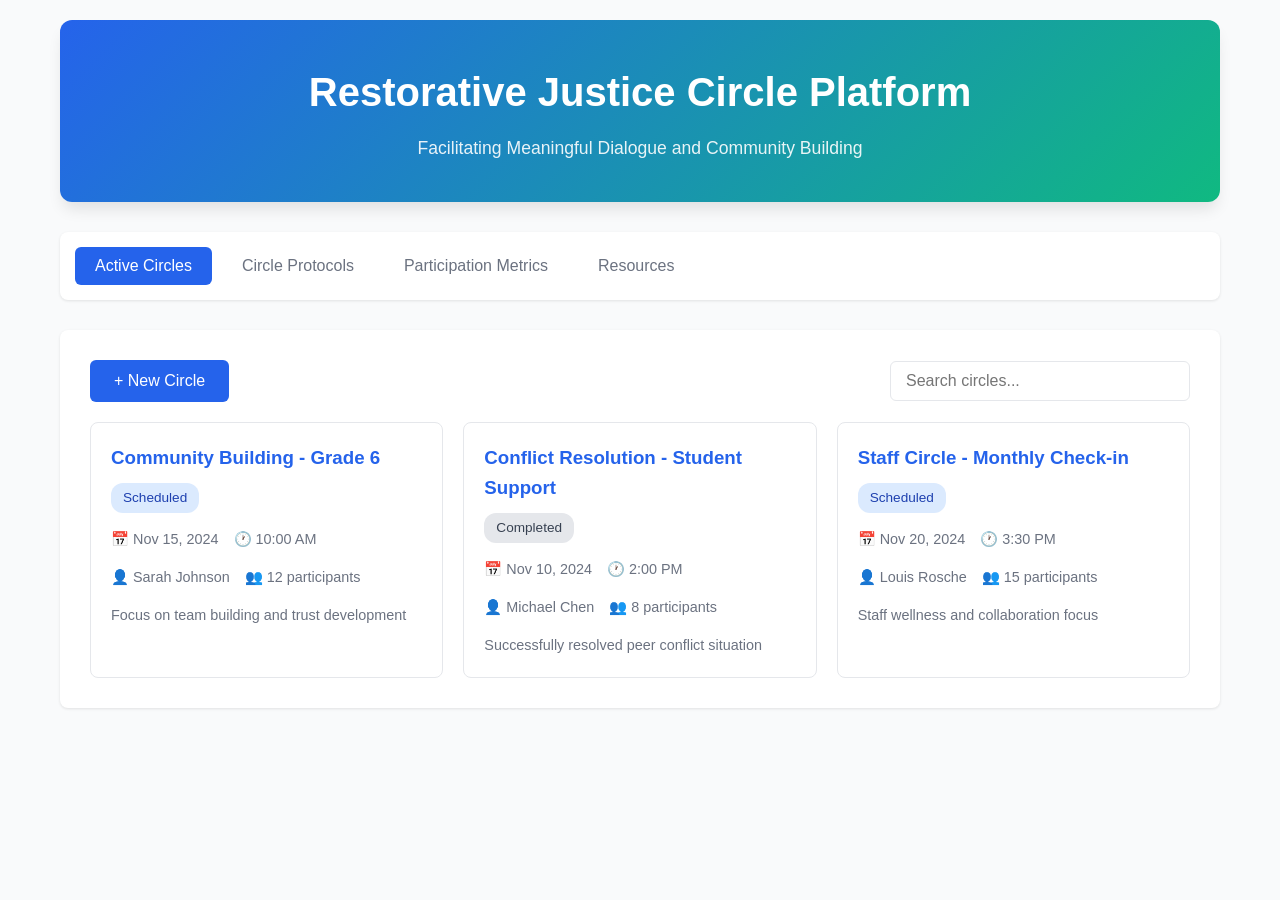
==== restorative-justice-platform/index.html @ c0847777 "Add comprehensive portfolio enhancements: visual landing page, case studies, architecture docs This " ====
<!DOCTYPE html>
<html lang="en">
<head>
    <meta charset="UTF-8">
    <meta name="viewport" content="width=device-width, initial-scale=1.0">
    <title>Restorative Justice Circle Platform</title>
    <link rel="stylesheet" href="styles.css">
</head>
<body>
    <div class="container">
        <header>
            <h1>Restorative Justice Circle Platform</h1>
            <p class="subtitle">Facilitating Meaningful Dialogue and Community Building</p>
        </header>

        <nav class="main-nav">
            <button class="nav-btn active" data-section="circles">Active Circles</button>
            <button class="nav-btn" data-section="protocols">Circle Protocols</button>
            <button class="nav-btn" data-section="metrics">Participation Metrics</button>
            <button class="nav-btn" data-section="resources">Resources</button>
        </nav>

        <main id="content">
            <!-- Active Circles Section -->
            <section id="circles" class="content-section active">
                <div class="action-bar">
                    <button class="btn-primary" onclick="createNewCircle()">+ New Circle</button>
                    <input type="search" placeholder="Search circles..." id="circle-search">
                </div>

                <div class="circles-grid" id="circles-grid">
                    <!-- Circles will be dynamically loaded here -->
                </div>
            </section>

            <!-- Circle Protocols Section -->
            <section id="protocols" class="content-section">
                <h2>Circle Discussion Protocols</h2>
                <div class="protocols-list" id="protocols-list">
                    <!-- Protocols will be loaded from markdown files -->
                </div>
            </section>

            <!-- Participation Metrics Section -->
            <section id="metrics" class="content-section">
                <h2>Participation Tracking</h2>
                <div class="metrics-dashboard">
                    <div class="metric-card">
                        <h3>Total Sessions</h3>
                        <p class="metric-value" id="total-sessions">120+</p>
                        <p class="metric-subtitle">Annually</p>
                    </div>
                    <div class="metric-card">
                        <h3>Active Participants</h3>
                        <p class="metric-value" id="active-participants">30+</p>
                        <p class="metric-subtitle">Staff Members</p>
                    </div>
                    <div class="metric-card">
                        <h3>Avg. Attendance</h3>
                        <p class="metric-value" id="avg-attendance">--</p>
                        <p class="metric-subtitle">Per Session</p>
                    </div>
                    <div class="metric-card">
                        <h3>Resolution Rate</h3>
                        <p class="metric-value" id="resolution-rate">--</p>
                        <p class="metric-subtitle">Success Rate</p>
                    </div>
                </div>
                <div id="metrics-chart"></div>
            </section>

            <!-- Resources Section -->
            <section id="resources" class="content-section">
                <h2>Circle Resources</h2>
                <div class="resources-grid">
                    <div class="resource-card">
                        <h3>Getting Started</h3>
                        <ul>
                            <li><a href="protocols/introduction.md">Introduction to Restorative Circles</a></li>
                            <li><a href="protocols/facilitator-guide.md">Facilitator Guide</a></li>
                            <li><a href="protocols/participant-guidelines.md">Participant Guidelines</a></li>
                        </ul>
                    </div>
                    <div class="resource-card">
                        <h3>Circle Types</h3>
                        <ul>
                            <li><a href="protocols/community-building.md">Community Building Circles</a></li>
                            <li><a href="protocols/conflict-resolution.md">Conflict Resolution Circles</a></li>
                            <li><a href="protocols/harm-repair.md">Harm and Repair Circles</a></li>
                        </ul>
                    </div>
                </div>
            </section>
        </main>
    </div>

    <script src="app.js"></script>
</body>
</html>
---- restorative-justice-platform/styles.css ----
:root {
    --primary-color: #2563eb;
    --secondary-color: #10b981;
    --danger-color: #ef4444;
    --warning-color: #f59e0b;
    --background: #f9fafb;
    --surface: #ffffff;
    --text-primary: #111827;
    --text-secondary: #6b7280;
    --border: #e5e7eb;
    --shadow: 0 1px 3px 0 rgba(0, 0, 0, 0.1);
    --shadow-lg: 0 10px 15px -3px rgba(0, 0, 0, 0.1);
}

* {
    margin: 0;
    padding: 0;
    box-sizing: border-box;
}

body {
    font-family: -apple-system, BlinkMacSystemFont, 'Segoe UI', Roboto, 'Helvetica Neue', Arial, sans-serif;
    background-color: var(--background);
    color: var(--text-primary);
    line-height: 1.6;
}

.container {
    max-width: 1200px;
    margin: 0 auto;
    padding: 20px;
}

header {
    text-align: center;
    padding: 40px 20px;
    background: linear-gradient(135deg, var(--primary-color), var(--secondary-color));
    color: white;
    border-radius: 12px;
    margin-bottom: 30px;
    box-shadow: var(--shadow-lg);
}

header h1 {
    font-size: 2.5rem;
    margin-bottom: 10px;
}

.subtitle {
    font-size: 1.1rem;
    opacity: 0.9;
}

.main-nav {
    display: flex;
    gap: 10px;
    margin-bottom: 30px;
    background: var(--surface);
    padding: 15px;
    border-radius: 8px;
    box-shadow: var(--shadow);
    flex-wrap: wrap;
}

.nav-btn {
    padding: 10px 20px;
    border: none;
    background: transparent;
    color: var(--text-secondary);
    cursor: pointer;
    border-radius: 6px;
    font-size: 1rem;
    transition: all 0.3s;
}

.nav-btn:hover {
    background: var(--background);
}

.nav-btn.active {
    background: var(--primary-color);
    color: white;
}

.content-section {
    display: none;
    background: var(--surface);
    padding: 30px;
    border-radius: 8px;
    box-shadow: var(--shadow);
}

.content-section.active {
    display: block;
}

.action-bar {
    display: flex;
    justify-content: space-between;
    align-items: center;
    margin-bottom: 20px;
    gap: 15px;
    flex-wrap: wrap;
}

.btn-primary {
    background: var(--primary-color);
    color: white;
    border: none;
    padding: 12px 24px;
    border-radius: 6px;
    cursor: pointer;
    font-size: 1rem;
    transition: all 0.3s;
}

.btn-primary:hover {
    background: #1d4ed8;
    transform: translateY(-1px);
    box-shadow: var(--shadow);
}

input[type="search"] {
    padding: 10px 15px;
    border: 1px solid var(--border);
    border-radius: 6px;
    font-size: 1rem;
    flex: 1;
    max-width: 300px;
}

.circles-grid {
    display: grid;
    grid-template-columns: repeat(auto-fill, minmax(300px, 1fr));
    gap: 20px;
}

.circle-card {
    border: 1px solid var(--border);
    border-radius: 8px;
    padding: 20px;
    transition: all 0.3s;
    cursor: pointer;
}

.circle-card:hover {
    box-shadow: var(--shadow-lg);
    transform: translateY(-2px);
}

.circle-card h3 {
    color: var(--primary-color);
    margin-bottom: 10px;
}

.circle-meta {
    display: flex;
    gap: 15px;
    margin: 15px 0;
    font-size: 0.9rem;
    color: var(--text-secondary);
}

.circle-status {
    display: inline-block;
    padding: 4px 12px;
    border-radius: 12px;
    font-size: 0.85rem;
    font-weight: 500;
}

.status-scheduled {
    background: #dbeafe;
    color: #1e40af;
}

.status-active {
    background: #d1fae5;
    color: #065f46;
}

.status-completed {
    background: #e5e7eb;
    color: #374151;
}

.metrics-dashboard {
    display: grid;
    grid-template-columns: repeat(auto-fit, minmax(200px, 1fr));
    gap: 20px;
    margin-bottom: 30px;
}

.metric-card {
    background: linear-gradient(135deg, #667eea 0%, #764ba2 100%);
    color: white;
    padding: 25px;
    border-radius: 8px;
    text-align: center;
}

.metric-value {
    font-size: 2.5rem;
    font-weight: bold;
    margin: 10px 0;
}

.metric-subtitle {
    font-size: 0.9rem;
    opacity: 0.9;
}

.protocols-list {
    display: grid;
    gap: 20px;
}

.protocol-card {
    border: 1px solid var(--border);
    border-radius: 8px;
    padding: 20px;
}

.protocol-card h3 {
    color: var(--primary-color);
    margin-bottom: 15px;
}

.resources-grid {
    display: grid;
    grid-template-columns: repeat(auto-fit, minmax(300px, 1fr));
    gap: 20px;
}

.resource-card {
    border: 1px solid var(--border);
    border-radius: 8px;
    padding: 20px;
}

.resource-card h3 {
    margin-bottom: 15px;
    color: var(--primary-color);
}

.resource-card ul {
    list-style: none;
}

.resource-card li {
    margin: 10px 0;
}

.resource-card a {
    color: var(--text-primary);
    text-decoration: none;
    transition: color 0.3s;
}

.resource-card a:hover {
    color: var(--primary-color);
}

@media (max-width: 768px) {
    header h1 {
        font-size: 1.8rem;
    }

    .circles-grid {
        grid-template-columns: 1fr;
    }

    .action-bar {
        flex-direction: column;
        align-items: stretch;
    }

    input[type="search"] {
        max-width: 100%;
    }
}
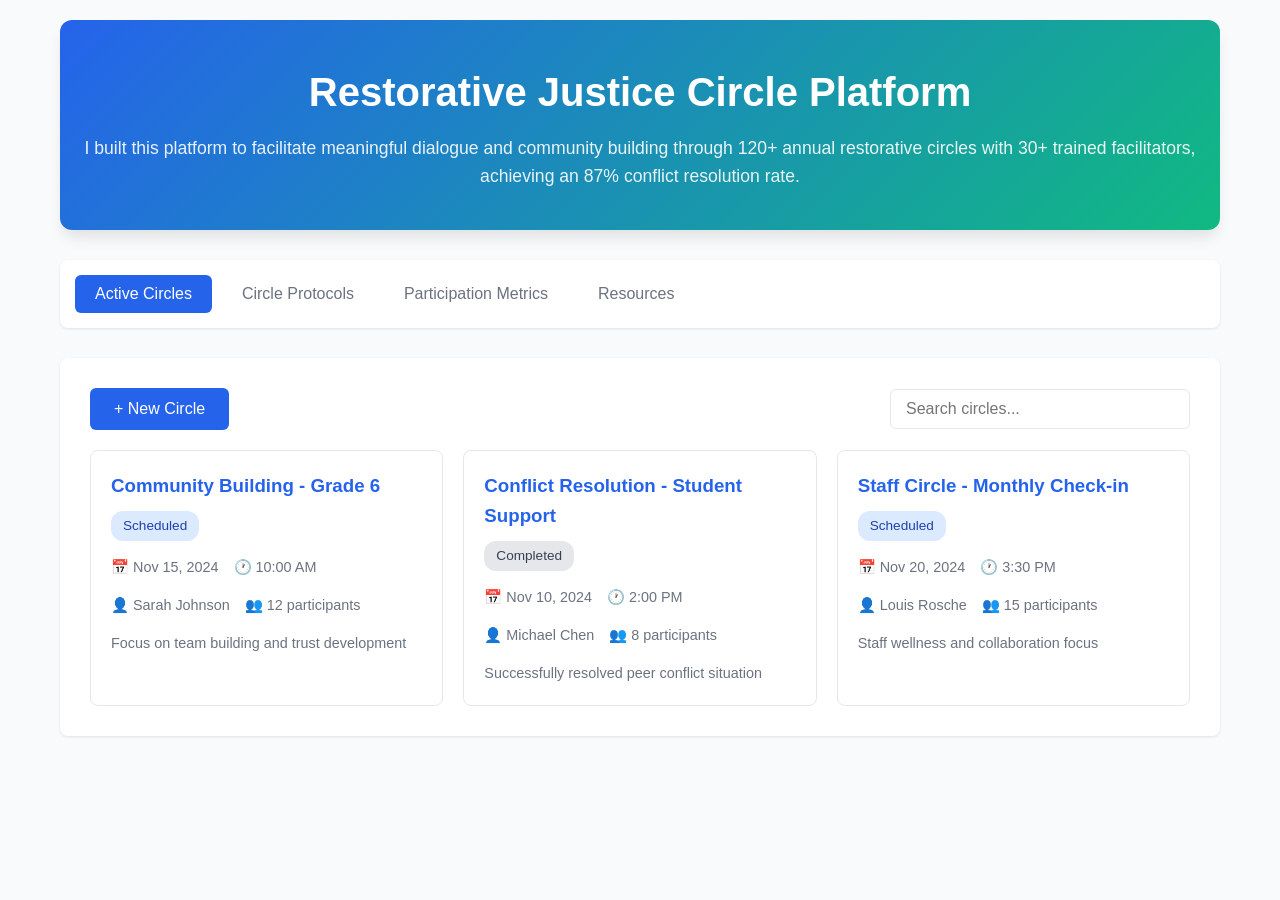
==== commit 5fd9f2ac: "Complete portfolio enhancements: interactive demos, metrics, and first-person perspective Major Addi" ====
--- a/restorative-justice-platform/index.html
+++ b/restorative-justice-platform/index.html
@@ -10,7 +10,7 @@
     <div class="container">
         <header>
             <h1>Restorative Justice Circle Platform</h1>
-            <p class="subtitle">Facilitating Meaningful Dialogue and Community Building</p>
+            <p class="subtitle">I built this platform to facilitate meaningful dialogue and community building through 120+ annual restorative circles with 30+ trained facilitators, achieving an 87% conflict resolution rate.</p>
         </header>
 
         <nav class="main-nav">
@@ -57,12 +57,12 @@
                     </div>
                     <div class="metric-card">
                         <h3>Avg. Attendance</h3>
-                        <p class="metric-value" id="avg-attendance">--</p>
+                        <p class="metric-value" id="avg-attendance">12</p>
                         <p class="metric-subtitle">Per Session</p>
                     </div>
                     <div class="metric-card">
                         <h3>Resolution Rate</h3>
-                        <p class="metric-value" id="resolution-rate">--</p>
+                        <p class="metric-value" id="resolution-rate">87%</p>
                         <p class="metric-subtitle">Success Rate</p>
                     </div>
                 </div>
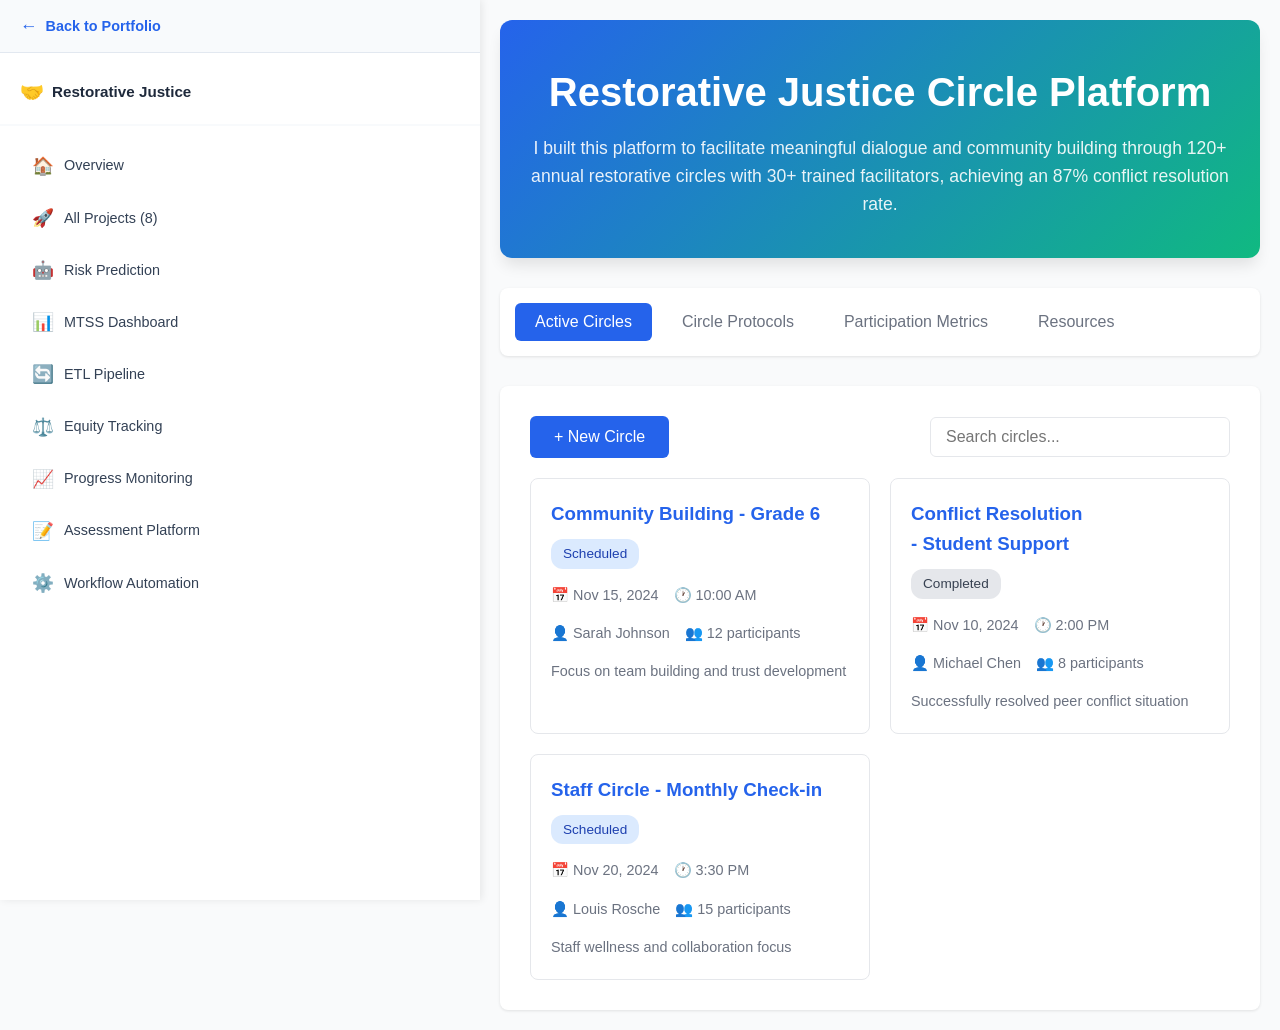
==== commit 2332cb2a: "Major UI overhaul: Double sidebar width, unified theming system, remove top nav This commit implemen" ====
--- a/restorative-justice-platform/index.html
+++ b/restorative-justice-platform/index.html
@@ -4,9 +4,62 @@
     <meta charset="UTF-8">
     <meta name="viewport" content="width=device-width, initial-scale=1.0">
     <title>Restorative Justice Circle Platform</title>
+    <link rel="stylesheet" href="../styles.css">
     <link rel="stylesheet" href="styles.css">
 </head>
 <body>
+    <!-- Sidebar Navigation -->
+    <aside class="sidebar-nav" role="navigation" aria-label="Navigation">
+        <a href="../index.html" class="sidebar-back">
+            <span class="back-icon" role="img" aria-label="Back arrow">←</span>
+            <span>Back to Portfolio</span>
+        </a>
+        <div class="sidebar-header">
+            <span class="sidebar-icon" role="img" aria-label="Current page">🤝</span>
+            <span class="sidebar-title">Restorative Justice</span>
+        </div>
+        <div class="sidebar-links-container">
+            <ul class="sidebar-links">
+                <li><a href="../index.html#hero" class="sidebar-link">
+                    <span class="link-icon">🏠</span>
+                    <span class="link-text">Overview</span>
+                </a></li>
+                <li><a href="../index.html#projects" class="sidebar-link">
+                    <span class="link-icon">🚀</span>
+                    <span class="link-text">All Projects (8)</span>
+                </a></li>
+                <li><a href="../predictive-model/demo.html" class="sidebar-link">
+                    <span class="link-icon">🤖</span>
+                    <span class="link-text">Risk Prediction</span>
+                </a></li>
+                <li><a href="../mtss-dashboard/demo.html" class="sidebar-link">
+                    <span class="link-icon">📊</span>
+                    <span class="link-text">MTSS Dashboard</span>
+                </a></li>
+                <li><a href="../etl-pipeline/demo.html" class="sidebar-link">
+                    <span class="link-icon">🔄</span>
+                    <span class="link-text">ETL Pipeline</span>
+                </a></li>
+                <li><a href="../equity-tracking/demo.html" class="sidebar-link">
+                    <span class="link-icon">⚖️</span>
+                    <span class="link-text">Equity Tracking</span>
+                </a></li>
+                <li><a href="../progress-monitoring/demo.html" class="sidebar-link">
+                    <span class="link-icon">📈</span>
+                    <span class="link-text">Progress Monitoring</span>
+                </a></li>
+                <li><a href="../assessment-platform/demo.html" class="sidebar-link">
+                    <span class="link-icon">📝</span>
+                    <span class="link-text">Assessment Platform</span>
+                </a></li>
+                <li><a href="../workflow-automation/demo.html" class="sidebar-link">
+                    <span class="link-icon">⚙️</span>
+                    <span class="link-text">Workflow Automation</span>
+                </a></li>
+            </ul>
+        </div>
+    </aside>
+
     <div class="container">
         <header>
             <h1>Restorative Justice Circle Platform</h1>
--- a/styles.css
+++ b/styles.css
@@ -0,0 +1,863 @@
+/*
+ * Louis Rosche - Portfolio Styles
+ * Accessible, responsive, and following WCAG 2.2 AA standards
+ * Modern CSS features: text-wrap, content-visibility, :has() selector
+ * Performance optimized for Core Web Vitals (INP, LCP, CLS)
+ * Unified theming: Dark mode + Colorblind-safe palettes
+ */
+
+/* Light mode (default) */
+:root {
+    --primary: #2563eb;
+    --secondary: #10b981;
+    --accent: #8b5cf6;
+    --dark: #1e293b;
+    --light: #f8fafc;
+    --text: #334155;
+    --bg: #ffffff;
+    --bg-secondary: #f8fafc;
+    --border: #e2e8f0;
+    --shadow: rgba(0, 0, 0, 0.1);
+}
+
+/* Dark mode */
+[data-theme="dark"] {
+    --primary: #3b82f6;
+    --secondary: #34d399;
+    --accent: #a78bfa;
+    --dark: #0f172a;
+    --light: #1e293b;
+    --text: #e2e8f0;
+    --bg: #0f172a;
+    --bg-secondary: #1e293b;
+    --border: #334155;
+    --shadow: rgba(0, 0, 0, 0.5);
+}
+
+/* Colorblind-safe mode (deuteranopia, protanopia, tritanopia safe) */
+[data-theme="colorblind"],
+[data-theme="colorblind-dark"] {
+    --primary: #0173B2;
+    --secondary: #DE8F05;
+    --accent: #029E73;
+}
+
+/* Dark + colorblind mode */
+[data-theme="colorblind-dark"] {
+    --dark: #0f172a;
+    --light: #1e293b;
+    --text: #e2e8f0;
+    --bg: #0f172a;
+    --bg-secondary: #1e293b;
+    --border: #334155;
+    --shadow: rgba(0, 0, 0, 0.5);
+}
+
+* {
+    margin: 0;
+    padding: 0;
+    box-sizing: border-box;
+}
+
+body {
+    font-family: -apple-system, BlinkMacSystemFont, 'Segoe UI', Roboto, sans-serif;
+    line-height: 1.6;
+    color: var(--text);
+    background: var(--bg);
+    transition: background-color 0.3s ease, color 0.3s ease;
+}
+
+/* Modern CSS: Balanced text wrapping for headings */
+h1, h2, h3, h4, h5, h6 {
+    text-wrap: balance;
+}
+
+/* Performance: Defer rendering of off-screen content */
+.project-card,
+.tab-content,
+section {
+    content-visibility: auto;
+}
+
+/* Skip to main content link - Accessibility critical */
+.skip-link {
+    position: absolute;
+    top: -40px;
+    left: 0;
+    background: var(--primary);
+    color: white;
+    padding: 10px 20px;
+    text-decoration: none;
+    z-index: 1000;
+    border-radius: 0 0 4px 0;
+    font-weight: 600;
+}
+
+.skip-link:focus {
+    top: 0;
+    outline: 3px solid var(--accent);
+    outline-offset: 2px;
+}
+
+/* Sidebar Navigation - Full viewport height navigation (480px wide) */
+.sidebar-nav {
+    position: fixed;
+    left: 0;
+    top: 0;
+    width: 480px;
+    height: 100vh;
+    background: white;
+    box-shadow: 2px 0 8px rgba(0, 0, 0, 0.08);
+    padding: 0;
+    z-index: 900;
+    display: flex;
+    flex-direction: column;
+    transition: transform 0.3s ease;
+    overflow: hidden;
+}
+
+.sidebar-header {
+    display: flex;
+    align-items: center;
+    gap: 8px;
+    padding: 24px 20px 16px 20px;
+    border-bottom: 2px solid var(--light);
+    flex-shrink: 0;
+}
+
+.sidebar-icon {
+    font-size: 1.2rem;
+}
+
+.sidebar-title {
+    font-weight: 700;
+    color: var(--dark);
+    font-size: 0.95rem;
+}
+
+/* Back button for demo pages */
+.sidebar-back {
+    display: flex;
+    align-items: center;
+    gap: 8px;
+    padding: 12px 20px;
+    background: var(--light);
+    color: var(--primary);
+    text-decoration: none;
+    font-weight: 600;
+    font-size: 0.9rem;
+    border-bottom: 1px solid #e2e8f0;
+    transition: background 0.2s ease;
+    flex-shrink: 0;
+}
+
+.sidebar-back:hover {
+    background: #e2e8f0;
+}
+
+.sidebar-back .back-icon {
+    font-size: 1.1rem;
+}
+
+/* Scrollable links container */
+.sidebar-links-container {
+    flex-grow: 1;
+    overflow-y: auto;
+    padding: 16px 20px;
+}
+
+.sidebar-links {
+    list-style: none;
+    padding: 0;
+    margin: 0;
+}
+
+.sidebar-links li {
+    margin-bottom: 4px;
+}
+
+.sidebar-link {
+    display: flex;
+    align-items: center;
+    gap: 10px;
+    padding: 10px 12px;
+    text-decoration: none;
+    color: var(--text);
+    border-radius: 8px;
+    transition: all 0.2s ease;
+    font-size: 0.9rem;
+    font-weight: 500;
+}
+
+.sidebar-link:hover {
+    background: var(--light);
+    color: var(--primary);
+    transform: translateX(2px);
+}
+
+.sidebar-link.active {
+    background: linear-gradient(135deg, var(--primary) 0%, var(--accent) 100%);
+    color: white;
+    box-shadow: 0 2px 8px rgba(37, 99, 235, 0.3);
+}
+
+.sidebar-link .link-icon {
+    font-size: 1.1rem;
+    flex-shrink: 0;
+}
+
+.sidebar-link .link-text {
+    flex-grow: 1;
+}
+
+/* Progress bar at bottom */
+.sidebar-progress {
+    padding: 16px 20px;
+    border-top: 2px solid var(--light);
+    flex-shrink: 0;
+}
+
+.progress-bar {
+    height: 4px;
+    background: linear-gradient(135deg, var(--primary) 0%, var(--accent) 100%);
+    border-radius: 2px;
+    width: 0%;
+    transition: width 0.3s ease;
+}
+
+/* Hide sidebar on mobile, show on tablet+ */
+@media (max-width: 768px) {
+    .sidebar-nav {
+        display: none;
+    }
+}
+
+/* Adjust main content to account for sidebar on desktop (480px wide) */
+@media (min-width: 769px) {
+    body {
+        margin-left: 480px;
+    }
+}
+
+/* Focus indicators - WCAG 2.2 AA compliance including Focus Not Obscured (2.4.11) */
+a:focus-visible,
+button:focus-visible,
+input:focus-visible,
+select:focus-visible {
+    outline: 3px solid var(--primary);
+    outline-offset: 2px;
+    border-radius: 4px;
+    position: relative;
+    z-index: 1;
+}
+
+nav a:focus-visible {
+    color: var(--primary);
+    text-decoration: underline;
+    background: rgba(37, 99, 235, 0.1);
+}
+
+.tab-btn:focus-visible {
+    box-shadow: inset 0 0 0 2px white, 0 0 0 3px var(--primary);
+}
+
+/* WCAG 2.2: Ensure focused elements scroll into view if needed */
+:focus-visible {
+    scroll-margin-block: 5rem;
+}
+
+/* Modern CSS: Use :has() for parent-based styling */
+.sidebar-nav:has(.sidebar-link:focus-visible) {
+    scroll-behavior: smooth;
+}
+
+.projects-grid:has(.project-card:focus-within) .project-card:not(:focus-within) {
+    opacity: 0.7;
+    transition: opacity 0.3s ease;
+}
+
+/* Hero Section */
+.hero {
+    background: linear-gradient(135deg, var(--primary) 0%, var(--accent) 100%);
+    color: white;
+    padding: 60px 20px;
+    text-align: center;
+}
+
+.hero h1 {
+    font-size: 2.5rem;
+    margin-bottom: 15px;
+    font-weight: 700;
+}
+
+.hero .tagline {
+    font-size: 1.3rem;
+    margin-bottom: 20px;
+    opacity: 0.95;
+}
+
+.hero .stats {
+    display: flex;
+    justify-content: center;
+    gap: 40px;
+    margin-top: 30px;
+    flex-wrap: wrap;
+}
+
+.stat {
+    text-align: center;
+}
+
+.stat-value {
+    font-size: 2.2rem;
+    font-weight: bold;
+    display: block;
+}
+
+.stat-label {
+    font-size: 1rem;
+    opacity: 1; /* Removed opacity for better contrast */
+    font-weight: 500; /* Improved readability */
+}
+
+/* Navigation */
+/* Container */
+.container {
+    max-width: 1200px;
+    margin: 0 auto;
+    padding: 50px 20px;
+}
+
+/* Projects Section with Filtering */
+.projects-filter {
+    display: flex;
+    justify-content: center;
+    gap: 15px;
+    margin-bottom: 30px;
+    flex-wrap: wrap;
+}
+
+.filter-btn {
+    padding: 14px 28px; /* Increased for 44px touch target */
+    min-height: 44px;
+    background: white;
+    border: 2px solid var(--primary);
+    color: var(--primary);
+    cursor: pointer;
+    border-radius: 8px;
+    transition: all 0.3s;
+    font-weight: 600;
+    font-size: 0.95rem;
+    display: inline-flex;
+    align-items: center;
+    justify-content: center;
+}
+
+.filter-btn.active {
+    background: var(--primary);
+    color: white;
+}
+
+.filter-btn:hover:not(.active) {
+    background: rgba(37, 99, 235, 0.1);
+    transform: translateY(-2px);
+}
+
+/* Projects Grid */
+.projects-grid {
+    display: grid;
+    grid-template-columns: repeat(auto-fit, minmax(350px, 1fr));
+    gap: 30px;
+    margin-top: 30px;
+}
+
+.project-card {
+    background: white;
+    border-radius: 15px;
+    padding: 30px;
+    box-shadow: 0 5px 20px rgba(0,0,0,0.08);
+    transition: transform 0.3s, box-shadow 0.3s;
+    border-left: 4px solid var(--primary);
+}
+
+.project-card.hidden {
+    display: none;
+}
+
+.project-card:hover {
+    transform: translateY(-5px);
+    box-shadow: 0 10px 30px rgba(0,0,0,0.15);
+}
+
+.project-icon {
+    font-size: 2.5rem;
+    margin-bottom: 15px;
+}
+
+.project-card h3 {
+    color: var(--dark);
+    margin-bottom: 15px;
+    font-size: 1.5rem;
+}
+
+.project-card .tech-stack {
+    display: flex;
+    flex-wrap: wrap;
+    gap: 8px;
+    margin: 15px 0;
+}
+
+.tech-badge {
+    background: var(--light);
+    color: var(--primary);
+    padding: 5px 12px;
+    border-radius: 15px;
+    font-size: 0.85rem;
+    font-weight: 500;
+}
+
+.impact-metrics {
+    background: linear-gradient(135deg, #667eea 0%, #764ba2 100%);
+    color: white;
+    padding: 15px;
+    border-radius: 10px;
+    margin: 15px 0;
+}
+
+.impact-metrics strong {
+    display: block;
+    font-size: 1.8rem;
+    margin-bottom: 5px;
+}
+
+.btn {
+    display: inline-flex; /* Changed for better alignment */
+    align-items: center;
+    justify-content: center;
+    padding: 14px 28px; /* Increased for 44px touch target */
+    min-height: 44px;
+    background: var(--primary);
+    color: white;
+    text-decoration: none;
+    border-radius: 8px;
+    margin-top: 15px;
+    margin-right: 10px;
+    transition: all 0.3s;
+    font-weight: 600;
+    border: none;
+    cursor: pointer;
+}
+
+.btn:hover {
+    background: var(--accent);
+    transform: translateY(-2px);
+    box-shadow: 0 4px 12px rgba(37, 99, 235, 0.3);
+}
+
+.btn-secondary {
+    background: transparent;
+    border: 2px solid var(--primary);
+    color: var(--primary);
+}
+
+.btn-secondary:hover {
+    background: var(--primary);
+    color: white;
+}
+
+/* Integration Diagram */
+.integration-section {
+    background: white;
+    padding: 50px 20px;
+    margin: 30px 0;
+}
+
+.integration-diagram {
+    max-width: 900px;
+    margin: 30px auto;
+    text-align: center;
+}
+
+.system-flow {
+    display: flex;
+    justify-content: space-between;
+    align-items: center;
+    margin: 25px 0;
+    flex-wrap: wrap;
+    gap: 20px;
+}
+
+.system-box {
+    background: var(--light);
+    padding: 20px;
+    border-radius: 10px;
+    border: 2px solid var(--primary);
+    min-width: 150px;
+    flex: 1;
+}
+
+.arrow {
+    font-size: 2rem;
+    color: var(--primary);
+    font-weight: bold;
+}
+
+/* Stakeholder Views - Tab Component */
+.stakeholder-tabs {
+    display: flex;
+    justify-content: center;
+    gap: 12px;
+    margin-bottom: 30px;
+    flex-wrap: wrap;
+}
+
+.tab-btn {
+    padding: 14px 28px; /* Increased for 44px touch target */
+    min-height: 44px;
+    background: white;
+    border: 2px solid var(--primary);
+    color: var(--primary);
+    cursor: pointer;
+    border-radius: 8px;
+    transition: all 0.3s;
+    font-weight: 600;
+    font-size: 0.95rem;
+    display: inline-flex;
+    align-items: center;
+    justify-content: center;
+}
+
+.tab-btn.active,
+.tab-btn[aria-selected="true"] {
+    background: var(--primary);
+    color: white;
+}
+
+.tab-btn:hover:not(.active) {
+    background: rgba(37, 99, 235, 0.1);
+    transform: translateY(-2px);
+}
+
+.tab-content {
+    display: none;
+    background: white;
+    padding: 40px;
+    border-radius: 15px;
+    box-shadow: 0 5px 20px rgba(0,0,0,0.08);
+}
+
+.tab-content.active {
+    display: block;
+}
+
+/* Contact CTA */
+.cta-section {
+    background: linear-gradient(135deg, var(--dark) 0%, var(--primary) 100%);
+    color: white;
+    padding: 60px 20px;
+    text-align: center;
+}
+
+.cta-section h2 {
+    font-size: 2.2rem;
+    margin-bottom: 20px;
+}
+
+.contact-info {
+    display: flex;
+    justify-content: center;
+    gap: 30px;
+    margin-top: 25px;
+    flex-wrap: wrap;
+}
+
+.contact-item {
+    font-size: 1.1rem;
+}
+
+.contact-item a {
+    color: white;
+    text-decoration: none;
+    border-bottom: 2px solid rgba(255, 255, 255, 0.3);
+    transition: border-color 0.3s;
+}
+
+.contact-item a:hover {
+    border-bottom-color: white;
+}
+
+/* Section Headings */
+.section-heading {
+    text-align: center;
+    font-size: 2.2rem;
+    margin-bottom: 30px;
+    color: var(--dark);
+}
+
+.section-subtitle {
+    text-align: center;
+    font-size: 1.1rem;
+    color: var(--text);
+    max-width: 800px;
+    margin: 0 auto 40px;
+    line-height: 1.7;
+}
+
+/* Utility Classes */
+.text-center {
+    text-align: center;
+}
+
+.mt-20 {
+    margin-top: 20px;
+}
+
+.mt-30 {
+    margin-top: 30px;
+}
+
+.mb-20 {
+    margin-bottom: 20px;
+}
+
+/* Responsive Design - Mobile First Approach */
+@media (min-width: 768px) {
+    .hero h1 {
+        font-size: 3rem;
+    }
+
+    .hero .tagline {
+        font-size: 1.5rem;
+    }
+}
+
+@media (max-width: 767px) {
+    .hero {
+        padding: 40px 15px;
+    }
+
+    .hero h1 {
+        font-size: 1.8rem;
+    }
+
+    .hero .tagline {
+        font-size: 1.1rem;
+    }
+
+    .hero .stats {
+        gap: 25px;
+    }
+
+    .stat-value {
+        font-size: 1.8rem;
+    }
+
+    .stat-label {
+        font-size: 0.85rem;
+    }
+
+    nav ul {
+        padding: 10px;
+    }
+
+    nav a {
+        padding: 10px 15px;
+        font-size: 0.9rem;
+    }
+
+    .container {
+        padding: 30px 15px;
+    }
+
+    .projects-grid {
+        grid-template-columns: 1fr;
+    }
+
+    .section-heading {
+        font-size: 1.8rem;
+    }
+
+    .section-subtitle {
+        font-size: 1rem;
+    }
+
+    .btn, .filter-btn, .tab-btn {
+        padding: 12px 20px;
+        font-size: 0.9rem;
+        min-height: 44px; /* Maintain touch target */
+    }
+
+    .cta-section {
+        padding: 40px 15px;
+    }
+
+    .cta-section h2 {
+        font-size: 1.8rem;
+    }
+
+    .contact-info {
+        flex-direction: column;
+        gap: 15px;
+    }
+}
+
+/* Print Styles */
+@media print {
+    .skip-link,
+    nav,
+    .projects-filter,
+    .stakeholder-tabs,
+    .btn,
+    .cta-section {
+        display: none;
+    }
+
+    body {
+        background: white;
+    }
+
+    .project-card,
+    .tab-content {
+        page-break-inside: avoid;
+        box-shadow: none;
+        border: 1px solid #ccc;
+    }
+}
+
+/* High Contrast Mode Support */
+@media (prefers-contrast: high) {
+    :root {
+        --primary: #1e40af;
+        --text: #000;
+        --light: #fff;
+    }
+
+    .btn, .filter-btn, .tab-btn {
+        border-width: 3px;
+    }
+}
+
+/* Reduced Motion Support */
+@media (prefers-reduced-motion: reduce) {
+    *,
+    *::before,
+    *::after {
+        animation-duration: 0.01ms !important;
+        animation-iteration-count: 1 !important;
+        transition-duration: 0.01ms !important;
+    }
+}
+
+/* Accessibility Toggle Component */
+.accessibility-toggle {
+    position: fixed;
+    bottom: 20px;
+    right: 20px;
+    z-index: 1000;
+}
+
+.accessibility-toggle-button {
+    width: 56px;
+    height: 56px;
+    border-radius: 50%;
+    background: var(--primary);
+    color: white;
+    border: none;
+    font-size: 24px;
+    cursor: pointer;
+    box-shadow: 0 4px 12px var(--shadow);
+    display: flex;
+    align-items: center;
+    justify-content: center;
+    transition: transform 0.2s ease, background 0.2s ease;
+}
+
+.accessibility-toggle-button:hover {
+    transform: scale(1.1);
+    background: var(--accent);
+}
+
+.accessibility-toggle-button:focus-visible {
+    outline: 3px solid var(--accent);
+    outline-offset: 3px;
+}
+
+.accessibility-panel {
+    position: absolute;
+    bottom: 70px;
+    right: 0;
+    width: 280px;
+    background: var(--bg);
+    border: 2px solid var(--border);
+    border-radius: 12px;
+    box-shadow: 0 8px 24px var(--shadow);
+    padding: 20px;
+    opacity: 0;
+    transform: translateY(10px);
+    pointer-events: none;
+    transition: opacity 0.3s ease, transform 0.3s ease;
+}
+
+.accessibility-panel.active {
+    opacity: 1;
+    transform: translateY(0);
+    pointer-events: all;
+}
+
+.accessibility-panel h3 {
+    font-size: 1.1rem;
+    margin-bottom: 16px;
+    color: var(--text);
+}
+
+.accessibility-option {
+    margin-bottom: 16px;
+}
+
+.accessibility-option label {
+    display: flex;
+    align-items: center;
+    gap: 12px;
+    cursor: pointer;
+    color: var(--text);
+    font-size: 0.95rem;
+}
+
+.accessibility-option input[type="checkbox"] {
+    width: 20px;
+    height: 20px;
+    cursor: pointer;
+    accent-color: var(--primary);
+}
+
+.accessibility-option input[type="checkbox"]:focus-visible {
+    outline: 3px solid var(--primary);
+    outline-offset: 2px;
+}
+
+.accessibility-info {
+    font-size: 0.85rem;
+    color: var(--text);
+    opacity: 0.8;
+    margin-top: 4px;
+    padding-left: 32px;
+}
+
+/* Hide on mobile */
+@media (max-width: 768px) {
+    .accessibility-toggle {
+        bottom: 80px;
+    }
+
+    .accessibility-panel {
+        right: auto;
+        left: 50%;
+        transform: translateX(-50%) translateY(10px);
+        width: calc(100vw - 40px);
+        max-width: 320px;
+    }
+
+    .accessibility-panel.active {
+        transform: translateX(-50%) translateY(0);
+    }
+}
--- a/restorative-justice-platform/styles.css
+++ b/restorative-justice-platform/styles.css
@@ -25,6 +25,13 @@
     line-height: 1.6;
 }
 
+/* Adjust for sidebar on desktop */
+@media (min-width: 769px) {
+    body {
+        margin-left: 480px;
+    }
+}
+
 .container {
     max-width: 1200px;
     margin: 0 auto;
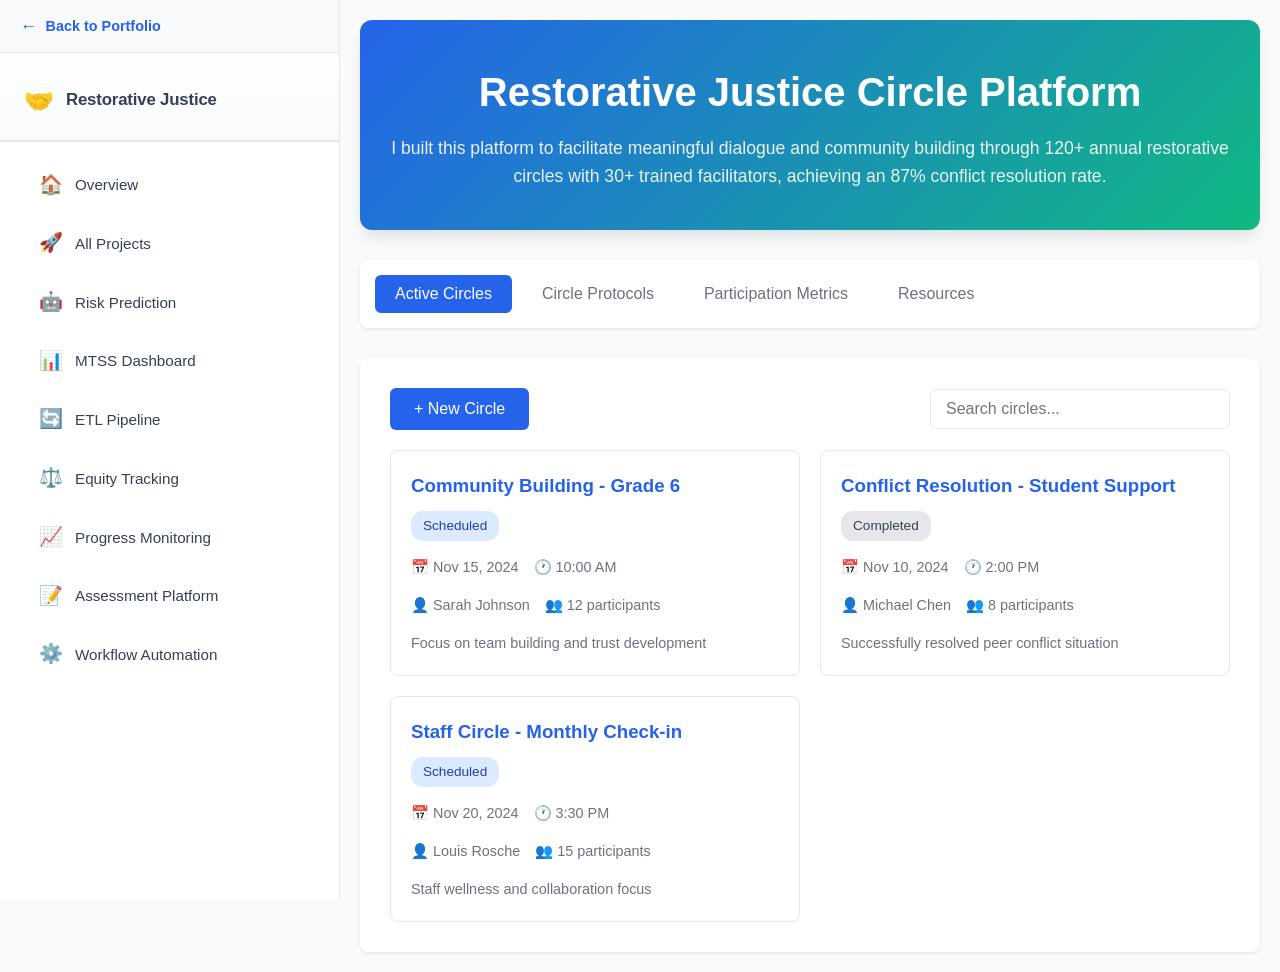
==== commit 2c69ba00: "Precision refinements: UI improvements and consistency updates - Move student risk preset buttons to" ====
--- a/restorative-justice-platform/index.html
+++ b/restorative-justice-platform/index.html
@@ -26,7 +26,7 @@
                 </a></li>
                 <li><a href="../index.html#projects" class="sidebar-link">
                     <span class="link-icon">🚀</span>
-                    <span class="link-text">All Projects (8)</span>
+                    <span class="link-text">All Projects</span>
                 </a></li>
                 <li><a href="../predictive-model/demo.html" class="sidebar-link">
                     <span class="link-icon">🤖</span>
--- a/styles.css
+++ b/styles.css
@@ -99,40 +99,44 @@
     outline-offset: 2px;
 }
 
-/* Sidebar Navigation - Full viewport height navigation (480px wide) */
+/* Sidebar Navigation - Full viewport height navigation (optimized width) */
 .sidebar-nav {
     position: fixed;
     left: 0;
     top: 0;
-    width: 480px;
+    width: 340px;
     height: 100vh;
-    background: white;
-    box-shadow: 2px 0 8px rgba(0, 0, 0, 0.08);
+    background: var(--bg);
+    box-shadow: 2px 0 8px var(--shadow);
+    border-right: 1px solid var(--border);
     padding: 0;
     z-index: 900;
     display: flex;
     flex-direction: column;
-    transition: transform 0.3s ease;
+    transition: transform 0.3s ease, background-color 0.3s ease;
     overflow: hidden;
 }
 
 .sidebar-header {
     display: flex;
     align-items: center;
-    gap: 8px;
-    padding: 24px 20px 16px 20px;
-    border-bottom: 2px solid var(--light);
+    gap: 12px;
+    padding: 28px 24px 20px 24px;
+    border-bottom: 2px solid var(--border);
     flex-shrink: 0;
+    background: linear-gradient(to bottom, var(--bg) 0%, var(--bg-secondary) 100%);
 }
 
 .sidebar-icon {
-    font-size: 1.2rem;
+    font-size: 1.5rem;
+    filter: drop-shadow(0 2px 4px var(--shadow));
 }
 
 .sidebar-title {
     font-weight: 700;
-    color: var(--dark);
-    font-size: 0.95rem;
+    color: var(--text);
+    font-size: 1.05rem;
+    letter-spacing: -0.01em;
 }
 
 /* Back button for demo pages */
@@ -141,18 +145,18 @@
     align-items: center;
     gap: 8px;
     padding: 12px 20px;
-    background: var(--light);
+    background: var(--bg-secondary);
     color: var(--primary);
     text-decoration: none;
     font-weight: 600;
     font-size: 0.9rem;
-    border-bottom: 1px solid #e2e8f0;
-    transition: background 0.2s ease;
+    border-bottom: 1px solid var(--border);
+    transition: background 0.2s ease, color 0.2s ease;
     flex-shrink: 0;
 }
 
 .sidebar-back:hover {
-    background: #e2e8f0;
+    background: var(--light);
 }
 
 .sidebar-back .back-icon {
@@ -179,50 +183,81 @@
 .sidebar-link {
     display: flex;
     align-items: center;
-    gap: 10px;
-    padding: 10px 12px;
+    gap: 12px;
+    padding: 12px 16px;
     text-decoration: none;
     color: var(--text);
-    border-radius: 8px;
-    transition: all 0.2s ease;
-    font-size: 0.9rem;
+    border-radius: 10px;
+    transition: all 0.25s cubic-bezier(0.4, 0, 0.2, 1);
+    font-size: 0.95rem;
     font-weight: 500;
+    position: relative;
+    border-left: 3px solid transparent;
 }
 
 .sidebar-link:hover {
-    background: var(--light);
+    background: var(--bg-secondary);
     color: var(--primary);
-    transform: translateX(2px);
+    transform: translateX(4px);
+    border-left-color: var(--primary);
 }
 
 .sidebar-link.active {
     background: linear-gradient(135deg, var(--primary) 0%, var(--accent) 100%);
     color: white;
-    box-shadow: 0 2px 8px rgba(37, 99, 235, 0.3);
+    box-shadow: 0 4px 12px rgba(37, 99, 235, 0.25);
+    font-weight: 600;
+    border-left-color: transparent;
+}
+
+.sidebar-link.active .link-icon {
+    transform: scale(1.15);
 }
 
 .sidebar-link .link-icon {
-    font-size: 1.1rem;
+    font-size: 1.2rem;
     flex-shrink: 0;
+    transition: transform 0.2s ease;
 }
 
 .sidebar-link .link-text {
     flex-grow: 1;
-}
-
-/* Progress bar at bottom */
+    line-height: 1.4;
+}
+
+/* Progress bar at bottom - enhanced visibility */
 .sidebar-progress {
-    padding: 16px 20px;
-    border-top: 2px solid var(--light);
+    padding: 20px 24px;
+    border-top: 2px solid var(--border);
     flex-shrink: 0;
+    background: var(--bg-secondary);
 }
 
 .progress-bar {
-    height: 4px;
-    background: linear-gradient(135deg, var(--primary) 0%, var(--accent) 100%);
-    border-radius: 2px;
+    height: 6px;
+    background: linear-gradient(90deg, var(--primary) 0%, var(--accent) 100%);
+    border-radius: 3px;
     width: 0%;
     transition: width 0.3s ease;
+    box-shadow: 0 2px 6px rgba(37, 99, 235, 0.3);
+    position: relative;
+    overflow: hidden;
+}
+
+.progress-bar::after {
+    content: '';
+    position: absolute;
+    top: 0;
+    left: 0;
+    right: 0;
+    bottom: 0;
+    background: linear-gradient(90deg, transparent, rgba(255,255,255,0.3), transparent);
+    animation: shimmer 2s infinite;
+}
+
+@keyframes shimmer {
+    0% { transform: translateX(-100%); }
+    100% { transform: translateX(100%); }
 }
 
 /* Hide sidebar on mobile, show on tablet+ */
@@ -232,10 +267,10 @@
     }
 }
 
-/* Adjust main content to account for sidebar on desktop (480px wide) */
+/* Adjust main content to account for sidebar on desktop (optimized width) */
 @media (min-width: 769px) {
     body {
-        margin-left: 480px;
+        margin-left: 340px;
     }
 }
 
@@ -340,7 +375,7 @@
 .filter-btn {
     padding: 14px 28px; /* Increased for 44px touch target */
     min-height: 44px;
-    background: white;
+    background: var(--bg);
     border: 2px solid var(--primary);
     color: var(--primary);
     cursor: pointer;
@@ -372,10 +407,11 @@
 }
 
 .project-card {
-    background: white;
+    background: var(--bg);
     border-radius: 15px;
     padding: 30px;
-    box-shadow: 0 5px 20px rgba(0,0,0,0.08);
+    border: 1px solid var(--border);
+    box-shadow: 0 5px 20px var(--shadow);
     transition: transform 0.3s, box-shadow 0.3s;
     border-left: 4px solid var(--primary);
 }
@@ -386,7 +422,7 @@
 
 .project-card:hover {
     transform: translateY(-5px);
-    box-shadow: 0 10px 30px rgba(0,0,0,0.15);
+    box-shadow: 0 10px 30px var(--shadow);
 }
 
 .project-icon {
@@ -467,7 +503,8 @@
 
 /* Integration Diagram */
 .integration-section {
-    background: white;
+    background: var(--bg-secondary);
+    border: 1px solid var(--border);
     padding: 50px 20px;
     margin: 30px 0;
 }
@@ -514,7 +551,7 @@
 .tab-btn {
     padding: 14px 28px; /* Increased for 44px touch target */
     min-height: 44px;
-    background: white;
+    background: var(--bg);
     border: 2px solid var(--primary);
     color: var(--primary);
     cursor: pointer;
@@ -540,10 +577,11 @@
 
 .tab-content {
     display: none;
-    background: white;
+    background: var(--bg);
+    border: 1px solid var(--border);
     padding: 40px;
     border-radius: 15px;
-    box-shadow: 0 5px 20px rgba(0,0,0,0.08);
+    box-shadow: 0 5px 20px var(--shadow);
 }
 
 .tab-content.active {
--- a/restorative-justice-platform/styles.css
+++ b/restorative-justice-platform/styles.css
@@ -28,7 +28,7 @@
 /* Adjust for sidebar on desktop */
 @media (min-width: 769px) {
     body {
-        margin-left: 480px;
+        margin-left: 340px;
     }
 }
 
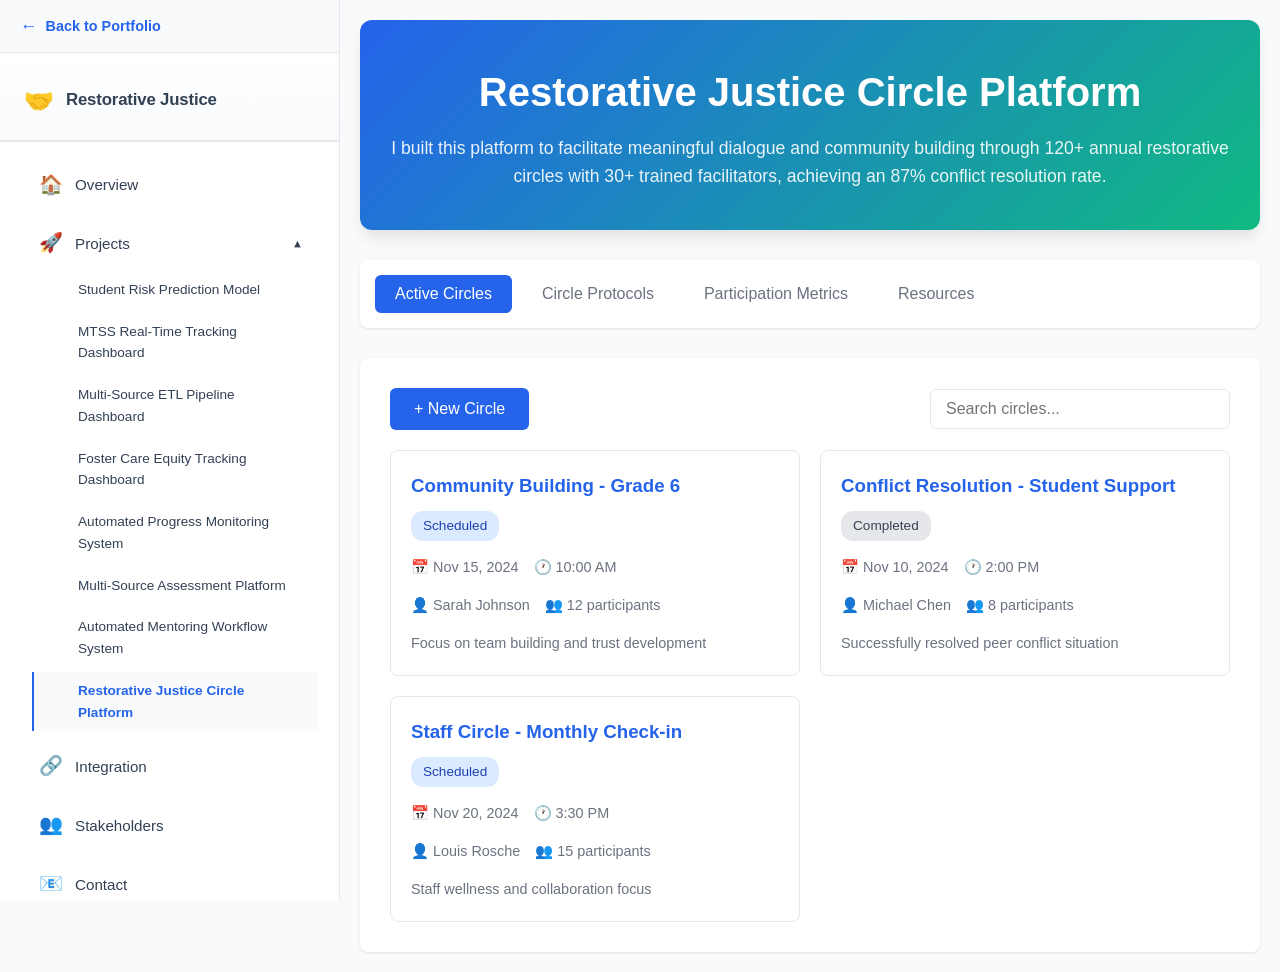
==== commit b3d6161d: "Major UX improvements: Dropdown navigation, redesigned architecture section Navigation Enhancements:" ====
--- a/restorative-justice-platform/index.html
+++ b/restorative-justice-platform/index.html
@@ -24,37 +24,50 @@
                     <span class="link-icon">🏠</span>
                     <span class="link-text">Overview</span>
                 </a></li>
-                <li><a href="../index.html#projects" class="sidebar-link">
-                    <span class="link-icon">🚀</span>
-                    <span class="link-text">All Projects</span>
+                <li class="has-dropdown open">
+                    <a href="../index.html#projects" class="sidebar-link">
+                        <span class="link-icon">🚀</span>
+                        <span class="link-text">Projects</span>
+                        <span class="dropdown-arrow">▼</span>
+                    </a>
+                    <ul class="sidebar-dropdown">
+                        <li><a href="../predictive-model/demo.html" class="sidebar-link-sub">
+                            <span class="link-text">Student Risk Prediction Model</span>
+                        </a></li>
+                        <li><a href="../mtss-dashboard/demo.html" class="sidebar-link-sub">
+                            <span class="link-text">MTSS Real-Time Tracking Dashboard</span>
+                        </a></li>
+                        <li><a href="../etl-pipeline/demo.html" class="sidebar-link-sub">
+                            <span class="link-text">Multi-Source ETL Pipeline Dashboard</span>
+                        </a></li>
+                        <li><a href="../equity-tracking/demo.html" class="sidebar-link-sub">
+                            <span class="link-text">Foster Care Equity Tracking Dashboard</span>
+                        </a></li>
+                        <li><a href="../progress-monitoring/demo.html" class="sidebar-link-sub">
+                            <span class="link-text">Automated Progress Monitoring System</span>
+                        </a></li>
+                        <li><a href="../assessment-platform/demo.html" class="sidebar-link-sub">
+                            <span class="link-text">Multi-Source Assessment Platform</span>
+                        </a></li>
+                        <li><a href="../workflow-automation/demo.html" class="sidebar-link-sub">
+                            <span class="link-text">Automated Mentoring Workflow System</span>
+                        </a></li>
+                        <li><a href="index.html" class="sidebar-link-sub active">
+                            <span class="link-text">Restorative Justice Circle Platform</span>
+                        </a></li>
+                    </ul>
+                </li>
+                <li><a href="../index.html#integration" class="sidebar-link">
+                    <span class="link-icon">🔗</span>
+                    <span class="link-text">Integration</span>
                 </a></li>
-                <li><a href="../predictive-model/demo.html" class="sidebar-link">
-                    <span class="link-icon">🤖</span>
-                    <span class="link-text">Risk Prediction</span>
+                <li><a href="../index.html#stakeholders" class="sidebar-link">
+                    <span class="link-icon">👥</span>
+                    <span class="link-text">Stakeholders</span>
                 </a></li>
-                <li><a href="../mtss-dashboard/demo.html" class="sidebar-link">
-                    <span class="link-icon">📊</span>
-                    <span class="link-text">MTSS Dashboard</span>
-                </a></li>
-                <li><a href="../etl-pipeline/demo.html" class="sidebar-link">
-                    <span class="link-icon">🔄</span>
-                    <span class="link-text">ETL Pipeline</span>
-                </a></li>
-                <li><a href="../equity-tracking/demo.html" class="sidebar-link">
-                    <span class="link-icon">⚖️</span>
-                    <span class="link-text">Equity Tracking</span>
-                </a></li>
-                <li><a href="../progress-monitoring/demo.html" class="sidebar-link">
-                    <span class="link-icon">📈</span>
-                    <span class="link-text">Progress Monitoring</span>
-                </a></li>
-                <li><a href="../assessment-platform/demo.html" class="sidebar-link">
-                    <span class="link-icon">📝</span>
-                    <span class="link-text">Assessment Platform</span>
-                </a></li>
-                <li><a href="../workflow-automation/demo.html" class="sidebar-link">
-                    <span class="link-icon">⚙️</span>
-                    <span class="link-text">Workflow Automation</span>
+                <li><a href="../index.html#contact" class="sidebar-link">
+                    <span class="link-icon">📧</span>
+                    <span class="link-text">Contact</span>
                 </a></li>
             </ul>
         </div>
--- a/styles.css
+++ b/styles.css
@@ -223,6 +223,59 @@
 .sidebar-link .link-text {
     flex-grow: 1;
     line-height: 1.4;
+}
+
+/* Dropdown arrow for expandable items */
+.dropdown-arrow {
+    font-size: 0.7rem;
+    transition: transform 0.3s ease;
+    margin-left: auto;
+}
+
+.has-dropdown.open .dropdown-arrow {
+    transform: rotate(180deg);
+}
+
+/* Dropdown menu */
+.sidebar-dropdown {
+    list-style: none;
+    padding-left: 0;
+    margin: 0;
+    max-height: 0;
+    overflow: hidden;
+    transition: max-height 0.3s ease;
+}
+
+.has-dropdown.open .sidebar-dropdown {
+    max-height: 500px;
+}
+
+.sidebar-link-sub {
+    display: block;
+    padding: 8px 16px 8px 44px;
+    text-decoration: none;
+    color: var(--text);
+    font-size: 0.85rem;
+    transition: all 0.2s ease;
+    border-left: 2px solid transparent;
+    margin-left: 12px;
+}
+
+.sidebar-link-sub:hover {
+    background: var(--bg-secondary);
+    color: var(--primary);
+    border-left-color: var(--primary);
+}
+
+.sidebar-link-sub.active {
+    background: var(--bg-secondary);
+    color: var(--primary);
+    font-weight: 600;
+    border-left-color: var(--primary);
+}
+
+.sidebar-link-sub .link-text {
+    line-height: 1.3;
 }
 
 /* Progress bar at bottom - enhanced visibility */
@@ -539,6 +592,191 @@
     font-weight: bold;
 }
 
+/* Architecture Tabs */
+.architecture-tabs {
+    display: flex;
+    justify-content: center;
+    gap: 12px;
+    margin: 30px 0 40px 0;
+    flex-wrap: wrap;
+}
+
+.arch-tab-btn {
+    padding: 12px 24px;
+    min-height: 44px;
+    background: var(--bg);
+    border: 2px solid var(--primary);
+    color: var(--primary);
+    cursor: pointer;
+    border-radius: 8px;
+    transition: all 0.3s ease;
+    font-weight: 600;
+    font-size: 0.9rem;
+}
+
+.arch-tab-btn.active {
+    background: var(--primary);
+    color: white;
+}
+
+.arch-tab-btn:hover:not(.active) {
+    background: var(--bg-secondary);
+    transform: translateY(-2px);
+}
+
+.arch-tab-content {
+    display: none;
+}
+
+.arch-tab-content.active {
+    display: block;
+}
+
+/* Architecture Layers (Overview) */
+.architecture-layers {
+    max-width: 1000px;
+    margin: 0 auto;
+    padding: 20px;
+}
+
+.arch-layer {
+    margin: 30px 0;
+}
+
+.layer-title {
+    font-size: 1.3rem;
+    color: var(--primary);
+    margin-bottom: 20px;
+    font-weight: 700;
+    text-align: center;
+}
+
+.layer-components {
+    display: flex;
+    gap: 16px;
+    justify-content: center;
+    flex-wrap: wrap;
+}
+
+.arch-component {
+    display: flex;
+    flex-direction: column;
+    align-items: center;
+    gap: 8px;
+    padding: 20px;
+    background: var(--bg);
+    border: 2px solid var(--border);
+    border-radius: 12px;
+    min-width: 180px;
+    transition: all 0.3s ease;
+    text-decoration: none;
+    color: var(--text);
+}
+
+.arch-component:hover {
+    transform: translateY(-4px);
+    box-shadow: 0 8px 20px var(--shadow);
+}
+
+.arch-component.source {
+    border-color: var(--secondary);
+}
+
+.arch-component.pipeline {
+    border-color: var(--accent);
+    background: linear-gradient(135deg, rgba(139, 92, 246, 0.05) 0%, rgba(139, 92, 246, 0.1) 100%);
+}
+
+.arch-component.ml {
+    border-color: var(--primary);
+    background: linear-gradient(135deg, rgba(37, 99, 235, 0.05) 0%, rgba(37, 99, 235, 0.1) 100%);
+}
+
+.arch-component.automation {
+    border-color: var(--secondary);
+    background: linear-gradient(135deg, rgba(16, 185, 129, 0.05) 0%, rgba(16, 185, 129, 0.1) 100%);
+}
+
+.component-icon {
+    font-size: 2rem;
+}
+
+.component-name {
+    font-weight: 600;
+    font-size: 0.95rem;
+    text-align: center;
+}
+
+.component-detail {
+    font-size: 0.8rem;
+    color: var(--text);
+    opacity: 0.7;
+    text-align: center;
+}
+
+.layer-arrow {
+    text-align: center;
+    font-size: 2.5rem;
+    color: var(--primary);
+    margin: 20px 0;
+    font-weight: bold;
+}
+
+/* Integration Flow Cards (Per-Project) */
+.integration-flow {
+    display: grid;
+    grid-template-columns: repeat(auto-fit, minmax(350px, 1fr));
+    gap: 30px;
+    margin-top: 30px;
+}
+
+.flow-card {
+    background: var(--bg);
+    border: 2px solid var(--border);
+    border-radius: 12px;
+    padding: 30px;
+    box-shadow: 0 4px 12px var(--shadow);
+}
+
+.flow-card h4 {
+    color: var(--primary);
+    margin-bottom: 20px;
+    font-size: 1.2rem;
+    padding-bottom: 12px;
+    border-bottom: 2px solid var(--border);
+}
+
+.flow-section {
+    margin: 20px 0;
+}
+
+.flow-section strong {
+    display: block;
+    color: var(--primary);
+    margin-bottom: 10px;
+    font-size: 0.95rem;
+}
+
+.flow-section ul {
+    list-style: none;
+    padding-left: 0;
+    margin: 0;
+}
+
+.flow-section li {
+    padding: 6px 0 6px 24px;
+    position: relative;
+    line-height: 1.6;
+}
+
+.flow-section li::before {
+    content: "→";
+    position: absolute;
+    left: 0;
+    color: var(--primary);
+    font-weight: bold;
+}
+
 /* Stakeholder Views - Tab Component */
 .stakeholder-tabs {
     display: flex;
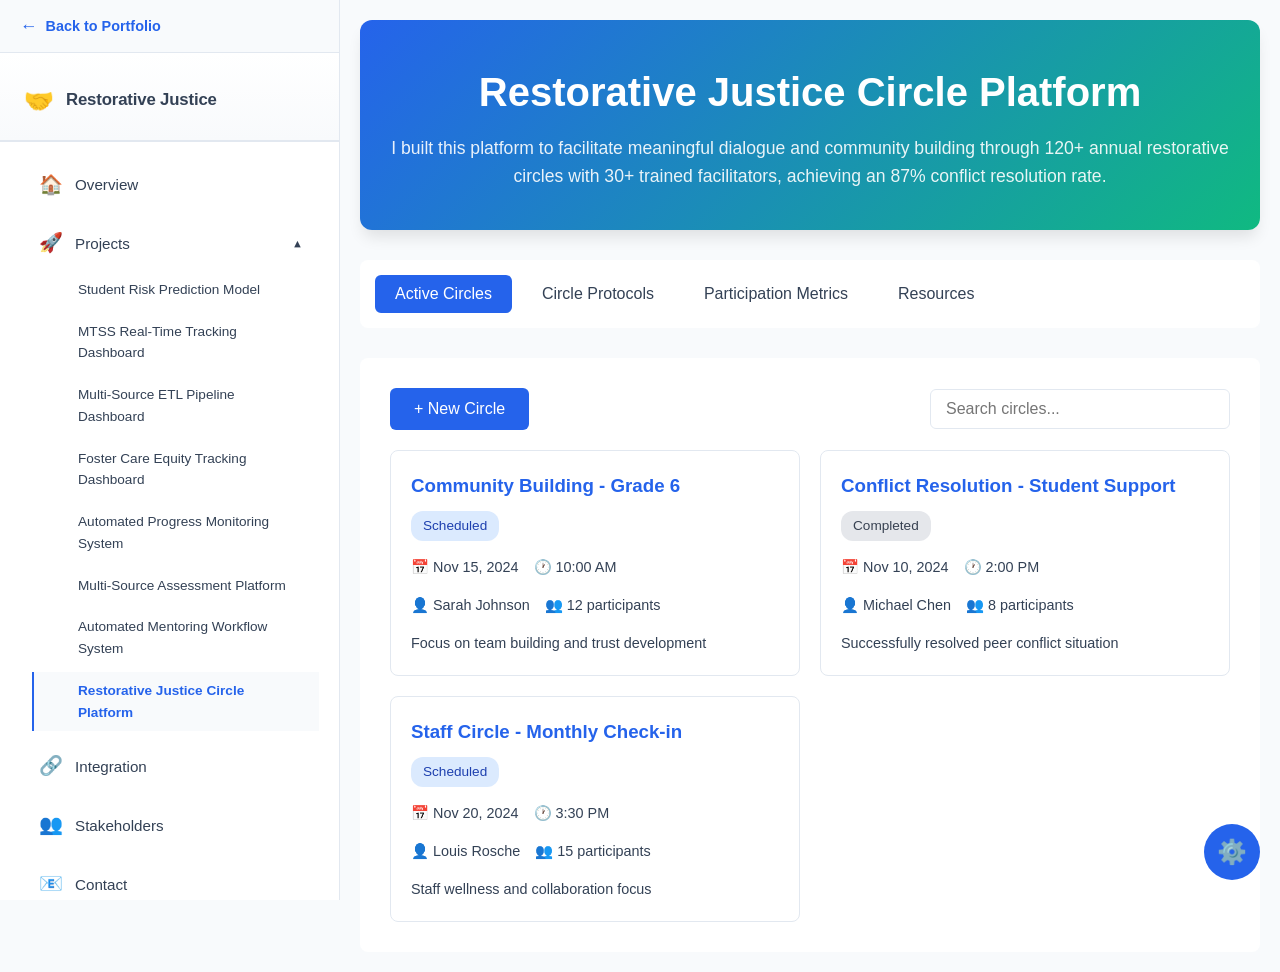
==== commit bf2f3185: "Complete dark mode implementation and comprehensive portfolio improvements This is a major update ad" ====
--- a/restorative-justice-platform/index.html
+++ b/restorative-justice-platform/index.html
@@ -161,5 +161,32 @@
     </div>
 
     <script src="app.js"></script>
+
+    <!-- Accessibility Toggle -->
+    <div class="accessibility-toggle">
+        <button class="accessibility-toggle-button" aria-label="Accessibility settings" aria-expanded="false" aria-controls="accessibility-panel">
+            ⚙️
+        </button>
+        <div class="accessibility-panel" id="accessibility-panel" role="region" aria-label="Accessibility settings">
+            <h3>Display Settings</h3>
+            <div class="accessibility-option">
+                <label>
+                    <input type="checkbox" id="dark-mode-toggle" aria-describedby="dark-mode-info">
+                    <span>Dark Mode</span>
+                </label>
+                <p class="accessibility-info" id="dark-mode-info">Reduces eye strain in low-light environments</p>
+            </div>
+            <div class="accessibility-option">
+                <label>
+                    <input type="checkbox" id="colorblind-mode-toggle" aria-describedby="colorblind-mode-info">
+                    <span>Colorblind-Safe Palette</span>
+                </label>
+                <p class="accessibility-info" id="colorblind-mode-info">Uses blue-orange colors safe for all colorblindness types</p>
+            </div>
+        </div>
+    </div>
+
+    <!-- Main JavaScript -->
+    <script src="../script.js"></script>
 </body>
 </html>
--- a/styles.css
+++ b/styles.css
@@ -484,7 +484,7 @@
 }
 
 .project-card h3 {
-    color: var(--dark);
+    color: var(--text);
     margin-bottom: 15px;
     font-size: 1.5rem;
 }
@@ -632,6 +632,15 @@
     display: block;
 }
 
+/* Ensure text is readable in architecture tabs */
+.arch-tab-content h3,
+.arch-tab-content h4,
+.arch-tab-content strong,
+.arch-tab-content p,
+.arch-tab-content li {
+    color: var(--text);
+}
+
 /* Architecture Layers (Overview) */
 .architecture-layers {
     max-width: 1000px;
@@ -826,6 +835,15 @@
     display: block;
 }
 
+/* Ensure text is readable in tech stack boxes and similar containers */
+.tab-content h3,
+.tab-content h4,
+.tab-content strong,
+.tab-content p,
+.tab-content li {
+    color: var(--text);
+}
+
 /* Contact CTA */
 .cta-section {
     background: linear-gradient(135deg, var(--dark) 0%, var(--primary) 100%);
@@ -867,7 +885,7 @@
     text-align: center;
     font-size: 2.2rem;
     margin-bottom: 30px;
-    color: var(--dark);
+    color: var(--text);
 }
 
 .section-subtitle {
--- a/restorative-justice-platform/styles.css
+++ b/restorative-justice-platform/styles.css
@@ -1,15 +1,16 @@
+/* Import main theme variables from parent */
 :root {
-    --primary-color: #2563eb;
-    --secondary-color: #10b981;
+    --primary-color: var(--primary, #2563eb);
+    --secondary-color: var(--secondary, #10b981);
     --danger-color: #ef4444;
     --warning-color: #f59e0b;
-    --background: #f9fafb;
-    --surface: #ffffff;
-    --text-primary: #111827;
-    --text-secondary: #6b7280;
-    --border: #e5e7eb;
-    --shadow: 0 1px 3px 0 rgba(0, 0, 0, 0.1);
-    --shadow-lg: 0 10px 15px -3px rgba(0, 0, 0, 0.1);
+    --background: var(--bg-secondary, #f9fafb);
+    --surface: var(--bg, #ffffff);
+    --text-primary: var(--text, #111827);
+    --text-secondary: var(--text, #6b7280);
+    --border-color: var(--border, #e5e7eb);
+    --shadow: 0 1px 3px 0 var(--shadow, rgba(0, 0, 0, 0.1));
+    --shadow-lg: 0 10px 15px -3px var(--shadow, rgba(0, 0, 0, 0.1));
 }
 
 * {
@@ -129,7 +130,7 @@
 
 input[type="search"] {
     padding: 10px 15px;
-    border: 1px solid var(--border);
+    border: 1px solid var(--border-color);
     border-radius: 6px;
     font-size: 1rem;
     flex: 1;
@@ -143,7 +144,7 @@
 }
 
 .circle-card {
-    border: 1px solid var(--border);
+    border: 1px solid var(--border-color);
     border-radius: 8px;
     padding: 20px;
     transition: all 0.3s;
@@ -223,7 +224,7 @@
 }
 
 .protocol-card {
-    border: 1px solid var(--border);
+    border: 1px solid var(--border-color);
     border-radius: 8px;
     padding: 20px;
 }
@@ -240,7 +241,7 @@
 }
 
 .resource-card {
-    border: 1px solid var(--border);
+    border: 1px solid var(--border-color);
     border-radius: 8px;
     padding: 20px;
 }
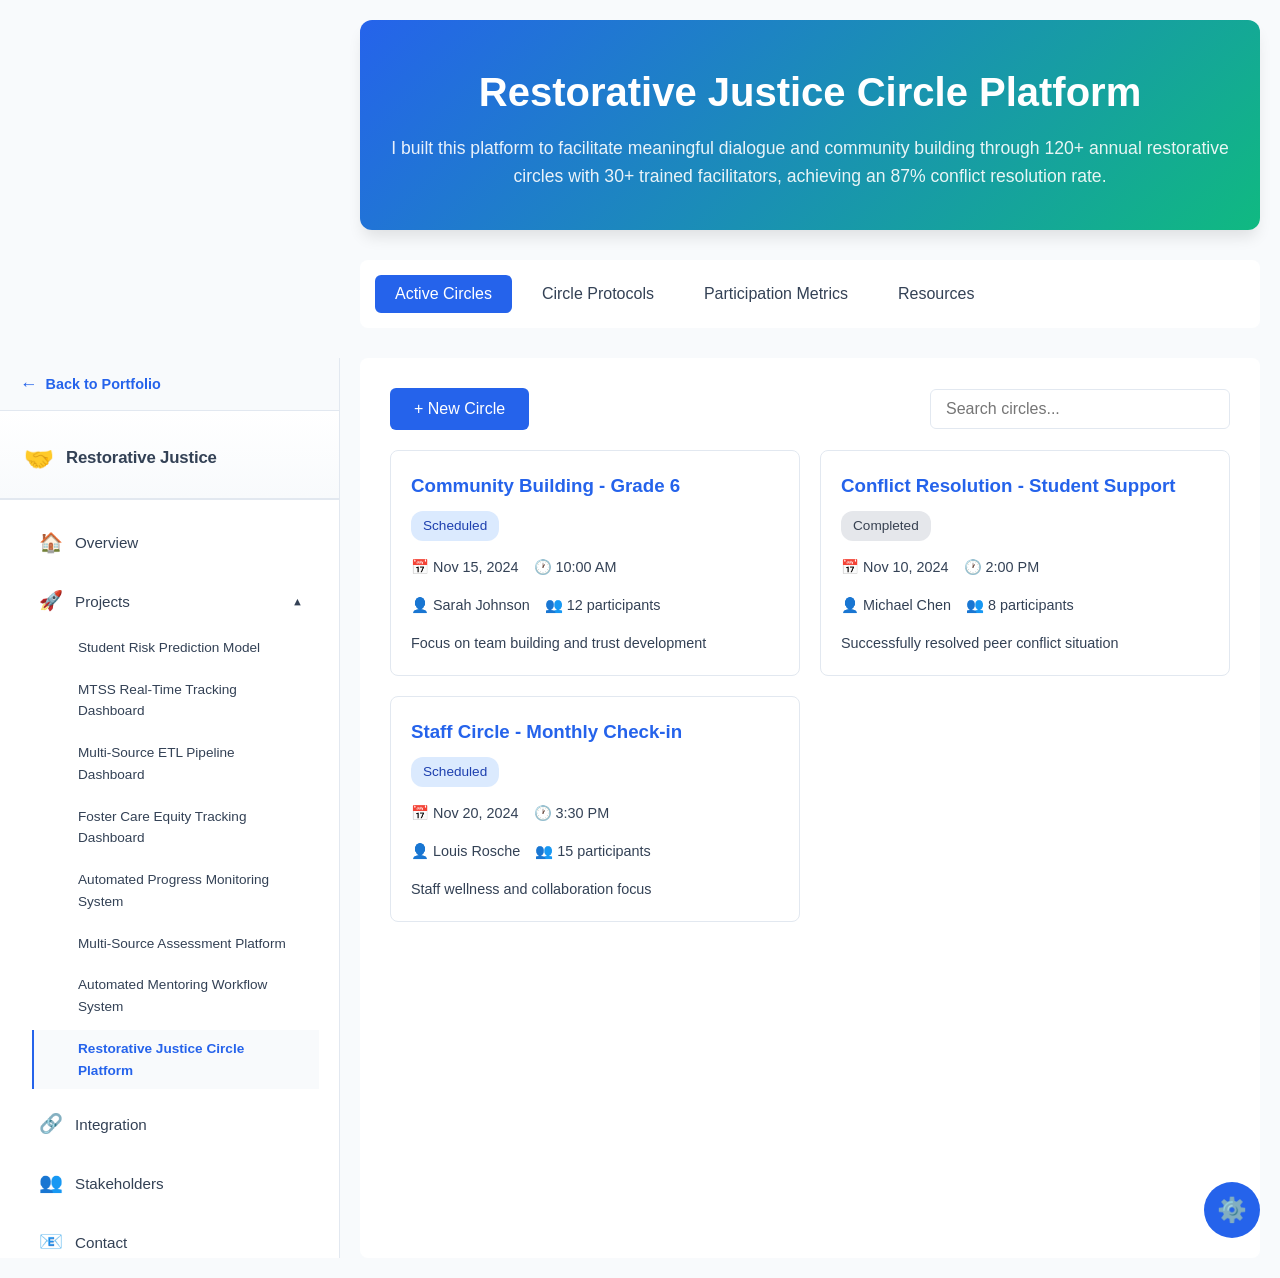
==== commit ac55e413: "Add inline theme scripts to all pages and expand colorblind-safe color palette ## Dark Mode Persiste" ====
--- a/restorative-justice-platform/index.html
+++ b/restorative-justice-platform/index.html
@@ -6,6 +6,23 @@
     <title>Restorative Justice Circle Platform</title>
     <link rel="stylesheet" href="../styles.css">
     <link rel="stylesheet" href="styles.css">
+
+    <!-- CRITICAL: Apply saved theme IMMEDIATELY to prevent flash of light mode -->
+    <script>
+        (function() {
+            const savedDarkMode = localStorage.getItem('darkMode') === 'true';
+            const savedColorblindMode = localStorage.getItem('colorblindMode') === 'true';
+            const html = document.documentElement;
+
+            if (savedDarkMode && savedColorblindMode) {
+                html.setAttribute('data-theme', 'colorblind-dark');
+            } else if (savedDarkMode) {
+                html.setAttribute('data-theme', 'dark');
+            } else if (savedColorblindMode) {
+                html.setAttribute('data-theme', 'colorblind');
+            }
+        })();
+    </script>
 </head>
 <body>
     <!-- Sidebar Navigation -->
--- a/styles.css
+++ b/styles.css
@@ -18,6 +18,20 @@
     --bg-secondary: #f8fafc;
     --border: #e2e8f0;
     --shadow: rgba(0, 0, 0, 0.1);
+
+    /* Semantic colors for status/alerts */
+    --success: #10b981;
+    --warning: #f59e0b;
+    --danger: #ef4444;
+    --info: #3b82f6;
+
+    /* MTSS Tier colors (green/yellow/red) */
+    --tier-1-bg: #d1fae5;
+    --tier-1-text: #065f46;
+    --tier-2-bg: #fef3c7;
+    --tier-2-text: #92400e;
+    --tier-3-bg: #fee2e2;
+    --tier-3-text: #991b1b;
 }
 
 /* Dark mode */
@@ -32,14 +46,42 @@
     --bg-secondary: #1e293b;
     --border: #334155;
     --shadow: rgba(0, 0, 0, 0.5);
+
+    /* Semantic colors for status/alerts (brighter in dark mode) */
+    --success: #34d399;
+    --warning: #fbbf24;
+    --danger: #f87171;
+    --info: #60a5fa;
+
+    /* MTSS Tier colors (adjusted for dark mode) */
+    --tier-1-bg: #064e3b;
+    --tier-1-text: #d1fae5;
+    --tier-2-bg: #78350f;
+    --tier-2-text: #fef3c7;
+    --tier-3-bg: #7f1d1d;
+    --tier-3-text: #fee2e2;
 }
 
 /* Colorblind-safe mode (deuteranopia, protanopia, tritanopia safe) */
 [data-theme="colorblind"],
 [data-theme="colorblind-dark"] {
-    --primary: #0173B2;
-    --secondary: #DE8F05;
-    --accent: #029E73;
+    --primary: #0173B2;      /* Blue */
+    --secondary: #DE8F05;    /* Orange */
+    --accent: #029E73;       /* Teal/Green */
+
+    /* Semantic colors using Wong colorblind-safe palette */
+    --success: #029E73;      /* Teal (safe for all types) */
+    --warning: #DE8F05;      /* Orange */
+    --danger: #D55E00;       /* Vermillion/Red-orange */
+    --info: #56B4E9;         /* Sky blue */
+
+    /* MTSS Tier colors (colorblind-safe using Wong palette) */
+    --tier-1-bg: #E0F2F1;    /* Light teal background */
+    --tier-1-text: #004D40;  /* Dark teal text */
+    --tier-2-bg: #FFF3E0;    /* Light orange background */
+    --tier-2-text: #E65100;  /* Dark orange text */
+    --tier-3-bg: #FFE4E1;    /* Light vermillion background */
+    --tier-3-text: #B71C1C;  /* Dark red text */
 }
 
 /* Dark + colorblind mode */
@@ -59,6 +101,12 @@
     box-sizing: border-box;
 }
 
+/* Full-page scroll snap - One section at a time */
+html {
+    scroll-snap-type: y mandatory;
+    scroll-behavior: smooth;
+}
+
 body {
     font-family: -apple-system, BlinkMacSystemFont, 'Segoe UI', Roboto, sans-serif;
     line-height: 1.6;
@@ -77,6 +125,14 @@
 .tab-content,
 section {
     content-visibility: auto;
+}
+
+/* Scroll snap alignment for sections */
+section[id] {
+    scroll-snap-align: start;
+    scroll-snap-stop: always;
+    min-height: 100vh;
+    /* Padding is defined by individual section classes (.hero, .container, etc.) */
 }
 
 /* Skip to main content link - Accessibility critical */
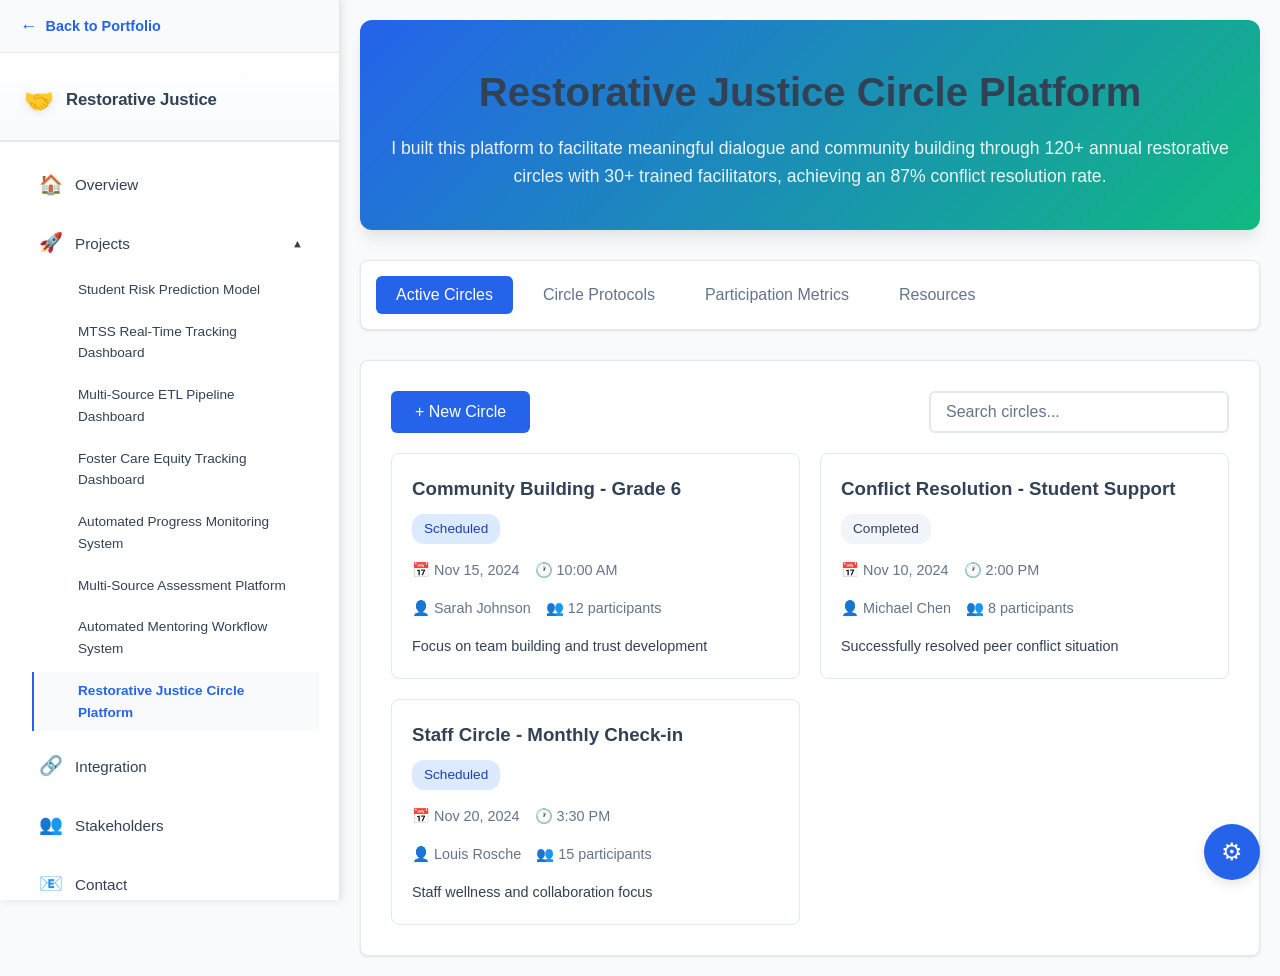
==== commit de94a0bc: "Fix settings consistency: Global theme management across all pages - Created global-settings.js for " ====
--- a/restorative-justice-platform/index.html
+++ b/restorative-justice-platform/index.html
@@ -5,24 +5,10 @@
     <meta name="viewport" content="width=device-width, initial-scale=1.0">
     <title>Restorative Justice Circle Platform</title>
     <link rel="stylesheet" href="../styles.css">
+    <link rel="stylesheet" href="../demo-enhancements.css">
     <link rel="stylesheet" href="styles.css">
-
-    <!-- CRITICAL: Apply saved theme IMMEDIATELY to prevent flash of light mode -->
-    <script>
-        (function() {
-            const savedDarkMode = localStorage.getItem('darkMode') === 'true';
-            const savedColorblindMode = localStorage.getItem('colorblindMode') === 'true';
-            const html = document.documentElement;
-
-            if (savedDarkMode && savedColorblindMode) {
-                html.setAttribute('data-theme', 'colorblind-dark');
-            } else if (savedDarkMode) {
-                html.setAttribute('data-theme', 'dark');
-            } else if (savedColorblindMode) {
-                html.setAttribute('data-theme', 'colorblind');
-            }
-        })();
-    </script>
+    <!-- Global settings for consistent theming across all pages -->
+    <script src="../global-settings.js"></script>
 </head>
 <body>
     <!-- Sidebar Navigation -->
@@ -178,32 +164,5 @@
     </div>
 
     <script src="app.js"></script>
-
-    <!-- Accessibility Toggle -->
-    <div class="accessibility-toggle">
-        <button class="accessibility-toggle-button" aria-label="Accessibility settings" aria-expanded="false" aria-controls="accessibility-panel">
-            ⚙️
-        </button>
-        <div class="accessibility-panel" id="accessibility-panel" role="region" aria-label="Accessibility settings">
-            <h3>Display Settings</h3>
-            <div class="accessibility-option">
-                <label>
-                    <input type="checkbox" id="dark-mode-toggle" aria-describedby="dark-mode-info">
-                    <span>Dark Mode</span>
-                </label>
-                <p class="accessibility-info" id="dark-mode-info">Reduces eye strain in low-light environments</p>
-            </div>
-            <div class="accessibility-option">
-                <label>
-                    <input type="checkbox" id="colorblind-mode-toggle" aria-describedby="colorblind-mode-info">
-                    <span>Colorblind-Safe Palette</span>
-                </label>
-                <p class="accessibility-info" id="colorblind-mode-info">Uses blue-orange colors safe for all colorblindness types</p>
-            </div>
-        </div>
-    </div>
-
-    <!-- Main JavaScript -->
-    <script src="../script.js"></script>
 </body>
 </html>
--- a/styles.css
+++ b/styles.css
@@ -14,24 +14,34 @@
     --dark: #1e293b;
     --light: #f8fafc;
     --text: #334155;
+    --text-muted: #64748b;
     --bg: #ffffff;
     --bg-secondary: #f8fafc;
+    --bg-tertiary: #f1f5f9;
     --border: #e2e8f0;
     --shadow: rgba(0, 0, 0, 0.1);
-
-    /* Semantic colors for status/alerts */
+    /* Semantic colors for status/tiers */
     --success: #10b981;
+    --success-bg: #d1fae5;
+    --success-text: #065f46;
     --warning: #f59e0b;
+    --warning-bg: #fef3c7;
+    --warning-text: #92400e;
     --danger: #ef4444;
+    --danger-bg: #fee2e2;
+    --danger-text: #991b1b;
     --info: #3b82f6;
-
-    /* MTSS Tier colors (green/yellow/red) */
-    --tier-1-bg: #d1fae5;
-    --tier-1-text: #065f46;
-    --tier-2-bg: #fef3c7;
-    --tier-2-text: #92400e;
-    --tier-3-bg: #fee2e2;
-    --tier-3-text: #991b1b;
+    --info-bg: #dbeafe;
+    --info-text: #1e40af;
+    /* Chart/metric colors - light variants */
+    --metric-bg-green: #f0fdf4;
+    --metric-text-green: #064e3b;
+    --metric-bg-blue: #eff6ff;
+    --metric-text-blue: #1e3a8a;
+    --metric-bg-yellow: #fef3c7;
+    --metric-text-yellow: #78350f;
+    --metric-bg-purple: #fae8ff;
+    --metric-text-purple: #581c87;
 }
 
 /* Dark mode */
@@ -42,46 +52,42 @@
     --dark: #0f172a;
     --light: #1e293b;
     --text: #e2e8f0;
+    --text-muted: #94a3b8;
     --bg: #0f172a;
     --bg-secondary: #1e293b;
+    --bg-tertiary: #334155;
     --border: #334155;
     --shadow: rgba(0, 0, 0, 0.5);
-
-    /* Semantic colors for status/alerts (brighter in dark mode) */
+    /* Semantic colors for status/tiers - dark mode */
     --success: #34d399;
+    --success-bg: #064e3b;
+    --success-text: #a7f3d0;
     --warning: #fbbf24;
+    --warning-bg: #78350f;
+    --warning-text: #fef3c7;
     --danger: #f87171;
+    --danger-bg: #7f1d1d;
+    --danger-text: #fecaca;
     --info: #60a5fa;
-
-    /* MTSS Tier colors (adjusted for dark mode) */
-    --tier-1-bg: #064e3b;
-    --tier-1-text: #d1fae5;
-    --tier-2-bg: #78350f;
-    --tier-2-text: #fef3c7;
-    --tier-3-bg: #7f1d1d;
-    --tier-3-text: #fee2e2;
+    --info-bg: #1e3a8a;
+    --info-text: #bfdbfe;
+    /* Chart/metric colors - dark variants */
+    --metric-bg-green: #064e3b;
+    --metric-text-green: #a7f3d0;
+    --metric-bg-blue: #1e3a8a;
+    --metric-text-blue: #bfdbfe;
+    --metric-bg-yellow: #78350f;
+    --metric-text-yellow: #fef3c7;
+    --metric-bg-purple: #581c87;
+    --metric-text-purple: #e9d5ff;
 }
 
 /* Colorblind-safe mode (deuteranopia, protanopia, tritanopia safe) */
 [data-theme="colorblind"],
 [data-theme="colorblind-dark"] {
-    --primary: #0173B2;      /* Blue */
-    --secondary: #DE8F05;    /* Orange */
-    --accent: #029E73;       /* Teal/Green */
-
-    /* Semantic colors using Wong colorblind-safe palette */
-    --success: #029E73;      /* Teal (safe for all types) */
-    --warning: #DE8F05;      /* Orange */
-    --danger: #D55E00;       /* Vermillion/Red-orange */
-    --info: #56B4E9;         /* Sky blue */
-
-    /* MTSS Tier colors (colorblind-safe using Wong palette) */
-    --tier-1-bg: #E0F2F1;    /* Light teal background */
-    --tier-1-text: #004D40;  /* Dark teal text */
-    --tier-2-bg: #FFF3E0;    /* Light orange background */
-    --tier-2-text: #E65100;  /* Dark orange text */
-    --tier-3-bg: #FFE4E1;    /* Light vermillion background */
-    --tier-3-text: #B71C1C;  /* Dark red text */
+    --primary: #0173B2;
+    --secondary: #DE8F05;
+    --accent: #029E73;
 }
 
 /* Dark + colorblind mode */
@@ -89,22 +95,40 @@
     --dark: #0f172a;
     --light: #1e293b;
     --text: #e2e8f0;
+    --text-muted: #94a3b8;
     --bg: #0f172a;
     --bg-secondary: #1e293b;
+    --bg-tertiary: #334155;
     --border: #334155;
     --shadow: rgba(0, 0, 0, 0.5);
+    /* Semantic colors for status/tiers - dark colorblind mode */
+    --success: #34d399;
+    --success-bg: #064e3b;
+    --success-text: #a7f3d0;
+    --warning: #fbbf24;
+    --warning-bg: #78350f;
+    --warning-text: #fef3c7;
+    --danger: #f87171;
+    --danger-bg: #7f1d1d;
+    --danger-text: #fecaca;
+    --info: #60a5fa;
+    --info-bg: #1e3a8a;
+    --info-text: #bfdbfe;
+    /* Chart/metric colors - dark variants */
+    --metric-bg-green: #064e3b;
+    --metric-text-green: #a7f3d0;
+    --metric-bg-blue: #1e3a8a;
+    --metric-text-blue: #bfdbfe;
+    --metric-bg-yellow: #78350f;
+    --metric-text-yellow: #fef3c7;
+    --metric-bg-purple: #581c87;
+    --metric-text-purple: #e9d5ff;
 }
 
 * {
     margin: 0;
     padding: 0;
     box-sizing: border-box;
-}
-
-/* Full-page scroll snap - One section at a time */
-html {
-    scroll-snap-type: y mandatory;
-    scroll-behavior: smooth;
 }
 
 body {
@@ -125,14 +149,6 @@
 .tab-content,
 section {
     content-visibility: auto;
-}
-
-/* Scroll snap alignment for sections */
-section[id] {
-    scroll-snap-align: start;
-    scroll-snap-stop: always;
-    min-height: 100vh;
-    /* Padding is defined by individual section classes (.hero, .container, etc.) */
 }
 
 /* Skip to main content link - Accessibility critical */
--- a/demo-enhancements.css
+++ b/demo-enhancements.css
@@ -0,0 +1,417 @@
+/*
+ * Demo Page Enhancements
+ * Wide-screen optimizations and comprehensive theme support for all demo pages
+ * Linked from all demo.html files for consistent UX
+ * Overrides hardcoded colors to ensure dark mode compatibility
+ */
+
+/* ===================================
+   THEME OVERRIDES FOR DEMO PAGES
+   These rules ensure dark mode works
+   even when inline styles use hardcoded colors
+   =================================== */
+
+/* Body base styles - override any hardcoded backgrounds */
+body {
+    background: var(--bg-secondary) !important;
+    color: var(--text) !important;
+    transition: background-color 0.3s ease, color 0.3s ease;
+}
+
+/* Header styling */
+.header {
+    background: linear-gradient(135deg, var(--primary) 0%, var(--accent) 100%);
+    transition: background 0.3s ease;
+}
+
+.header h1,
+.header p,
+.header .subtitle {
+    color: white !important;
+}
+
+/* Control panels and cards */
+.controls,
+.input-panel,
+.output-panel,
+.prediction-panel,
+.results-panel,
+.chart-container,
+.student-list,
+.card {
+    background: var(--bg) !important;
+    border: 1px solid var(--border) !important;
+    color: var(--text) !important;
+    box-shadow: 0 2px 10px var(--shadow) !important;
+    transition: background 0.3s ease, border-color 0.3s ease, color 0.3s ease;
+}
+
+/* All headings in demo pages */
+h1, h2, h3, h4, h5, h6,
+.input-panel h2,
+.input-panel h3,
+.output-panel h2,
+.output-panel h3,
+.prediction-panel h2,
+.prediction-panel h3,
+.chart-container h2,
+.chart-container h3,
+.student-list h2,
+.card h2,
+.card h3 {
+    color: var(--text) !important;
+}
+
+/* Labels and text */
+label,
+.control-item label,
+.slider-label,
+.metric-label,
+.input-group label {
+    color: var(--text) !important;
+}
+
+.slider-value {
+    color: var(--primary) !important;
+}
+
+/* Muted/secondary text */
+.student-meta,
+.time-to-crisis,
+.feature-label span:first-child {
+    color: var(--text-muted) !important;
+}
+
+/* Student list items */
+.student-item {
+    border-bottom: 1px solid var(--border) !important;
+    transition: background 0.3s ease;
+}
+
+.student-item:hover {
+    background: var(--bg-secondary) !important;
+}
+
+.student-name {
+    color: var(--text) !important;
+}
+
+/* Input elements theme support */
+input[type="range"] {
+    accent-color: var(--primary);
+}
+
+input[type="range"]::-webkit-slider-runnable-track {
+    background: var(--border);
+}
+
+select,
+input[type="text"],
+input[type="search"],
+input[type="number"],
+textarea {
+    background: var(--bg) !important;
+    color: var(--text) !important;
+    border: 2px solid var(--border) !important;
+}
+
+select:focus,
+input:focus,
+textarea:focus {
+    border-color: var(--primary) !important;
+    outline: none;
+}
+
+/* Tier badges - use semantic colors */
+.tier-badge,
+.tier-1,
+.tier-2,
+.tier-3 {
+    transition: background 0.3s ease, color 0.3s ease;
+}
+
+.tier-1 {
+    background: var(--success-bg) !important;
+    color: var(--success-text) !important;
+}
+
+.tier-2 {
+    background: var(--warning-bg) !important;
+    color: var(--warning-text) !important;
+}
+
+.tier-3 {
+    background: var(--danger-bg) !important;
+    color: var(--danger-text) !important;
+}
+
+/* Status badges */
+.status-scheduled {
+    background: var(--info-bg) !important;
+    color: var(--info-text) !important;
+}
+
+.status-active {
+    background: var(--success-bg) !important;
+    color: var(--success-text) !important;
+}
+
+.status-completed {
+    background: var(--bg-tertiary) !important;
+    color: var(--text) !important;
+}
+
+/* Risk level colors */
+.risk-low {
+    color: var(--success) !important;
+}
+
+.risk-moderate {
+    color: var(--warning) !important;
+}
+
+.risk-high {
+    color: var(--danger) !important;
+}
+
+/* Risk score container */
+.risk-score-container {
+    background: linear-gradient(135deg, var(--bg-secondary) 0%, var(--bg-tertiary) 100%) !important;
+    color: var(--text) !important;
+}
+
+/* Recommendations box */
+.recommendations {
+    background: var(--warning-bg) !important;
+    border-left: 4px solid var(--warning) !important;
+}
+
+.recommendations h3 {
+    color: var(--warning-text) !important;
+}
+
+.recommendations li {
+    color: var(--warning-text) !important;
+}
+
+/* Feature importance bars */
+.feature-progress {
+    background: var(--bg-tertiary) !important;
+}
+
+.feature-fill {
+    background: linear-gradient(90deg, var(--primary) 0%, var(--accent) 100%) !important;
+}
+
+.feature-label {
+    color: var(--text) !important;
+}
+
+/* Metric cards with gradients - these keep their colors but text needs to stay white */
+.metric-card {
+    color: white !important;
+}
+
+.metric-card h3,
+.metric-card .value,
+.metric-card .change {
+    color: white !important;
+}
+
+/* Performance metric boxes - use CSS variables */
+[style*="background: #f0fdf4"],
+[style*="background:#f0fdf4"] {
+    background: var(--metric-bg-green) !important;
+}
+
+[style*="background: #eff6ff"],
+[style*="background:#eff6ff"] {
+    background: var(--metric-bg-blue) !important;
+}
+
+[style*="background: #fef3c7"],
+[style*="background:#fef3c7"] {
+    background: var(--metric-bg-yellow) !important;
+}
+
+[style*="background: #fae8ff"],
+[style*="background:#fae8ff"] {
+    background: var(--metric-bg-purple) !important;
+}
+
+/* Button theming */
+.btn,
+button {
+    transition: background 0.2s ease, color 0.2s ease, border-color 0.2s ease, transform 0.2s ease;
+}
+
+.btn-secondary {
+    background: var(--text-muted) !important;
+}
+
+.btn-secondary:hover {
+    background: var(--text) !important;
+}
+
+/* Progress bars */
+.progress-bar,
+.feature-progress {
+    background: var(--bg-tertiary) !important;
+}
+
+/* ===================================
+   WIDE-SCREEN OPTIMIZATIONS
+   =================================== */
+
+/* Wide-screen optimization (1600px+) */
+@media (min-width: 1600px) {
+    /* Adjust two-column layouts to favor visualization space */
+    .two-column {
+        grid-template-columns: 2fr 3fr !important;
+        gap: 40px !important;
+    }
+
+    /* Input panels can be narrower on wide screens */
+    .input-panel {
+        max-width: 600px;
+    }
+
+    /* Charts and outputs can expand */
+    .output-panel,
+    .prediction-panel {
+        min-width: 700px;
+    }
+}
+
+/* Ultra-wide screens (1920px+) */
+@media (min-width: 1920px) {
+    .two-column {
+        grid-template-columns: 1fr 2fr !important;
+        gap: 50px !important;
+    }
+
+    /* Prevent content from becoming too wide */
+    body {
+        max-width: 2400px;
+    }
+
+    /* Charts can be larger */
+    canvas {
+        max-height: 600px !important;
+    }
+}
+
+/* Grid layouts for controls sections */
+@media (min-width: 1400px) {
+    .controls {
+        display: grid;
+        grid-template-columns: repeat(auto-fit, minmax(300px, 1fr));
+        gap: 20px;
+    }
+
+    .control-group {
+        min-width: 0; /* Prevent grid blowout */
+    }
+}
+
+/* Horizontal space utilization for metric cards */
+@media (min-width: 1600px) {
+    .metrics-dashboard,
+    .stats-grid {
+        display: grid;
+        grid-template-columns: repeat(auto-fit, minmax(250px, 1fr));
+        gap: 20px;
+    }
+}
+
+/* Improve chart responsiveness */
+canvas {
+    max-width: 100%;
+    height: auto !important;
+}
+
+/* Mobile: Keep single column */
+@media (max-width: 768px) {
+    .two-column {
+        grid-template-columns: 1fr !important;
+    }
+}
+
+/* ===================================
+   DARK MODE SPECIFIC OVERRIDES
+   Ensure all text is readable in dark mode
+   =================================== */
+
+[data-theme="dark"] .header h1,
+[data-theme="dark"] .header p,
+[data-theme="colorblind-dark"] .header h1,
+[data-theme="colorblind-dark"] .header p {
+    color: white !important;
+}
+
+/* Dark mode hover states */
+[data-theme="dark"] .student-item:hover,
+[data-theme="colorblind-dark"] .student-item:hover {
+    background: var(--bg-tertiary) !important;
+}
+
+/* Ensure inline style divs also respect theme */
+[data-theme="dark"] [style*="color: #1e293b"],
+[data-theme="dark"] [style*="color:#1e293b"],
+[data-theme="dark"] [style*="color: #334155"],
+[data-theme="dark"] [style*="color:#334155"],
+[data-theme="dark"] [style*="color: #64748b"],
+[data-theme="dark"] [style*="color:#64748b"] {
+    color: var(--text) !important;
+}
+
+[data-theme="colorblind-dark"] [style*="color: #1e293b"],
+[data-theme="colorblind-dark"] [style*="color:#1e293b"],
+[data-theme="colorblind-dark"] [style*="color: #334155"],
+[data-theme="colorblind-dark"] [style*="color:#334155"],
+[data-theme="colorblind-dark"] [style*="color: #64748b"],
+[data-theme="colorblind-dark"] [style*="color:#64748b"] {
+    color: var(--text) !important;
+}
+
+/* Performance metrics text in dark mode */
+[data-theme="dark"] [style*="color: #064e3b"],
+[data-theme="dark"] [style*="color:#064e3b"] {
+    color: var(--metric-text-green) !important;
+}
+
+[data-theme="dark"] [style*="color: #1e3a8a"],
+[data-theme="dark"] [style*="color:#1e3a8a"] {
+    color: var(--metric-text-blue) !important;
+}
+
+[data-theme="dark"] [style*="color: #78350f"],
+[data-theme="dark"] [style*="color:#78350f"] {
+    color: var(--metric-text-yellow) !important;
+}
+
+[data-theme="dark"] [style*="color: #581c87"],
+[data-theme="dark"] [style*="color:#581c87"] {
+    color: var(--metric-text-purple) !important;
+}
+
+/* Same for colorblind-dark */
+[data-theme="colorblind-dark"] [style*="color: #064e3b"],
+[data-theme="colorblind-dark"] [style*="color:#064e3b"] {
+    color: var(--metric-text-green) !important;
+}
+
+[data-theme="colorblind-dark"] [style*="color: #1e3a8a"],
+[data-theme="colorblind-dark"] [style*="color:#1e3a8a"] {
+    color: var(--metric-text-blue) !important;
+}
+
+[data-theme="colorblind-dark"] [style*="color: #78350f"],
+[data-theme="colorblind-dark"] [style*="color:#78350f"] {
+    color: var(--metric-text-yellow) !important;
+}
+
+[data-theme="colorblind-dark"] [style*="color: #581c87"],
+[data-theme="colorblind-dark"] [style*="color:#581c87"] {
+    color: var(--metric-text-purple) !important;
+}
--- a/restorative-justice-platform/styles.css
+++ b/restorative-justice-platform/styles.css
@@ -1,30 +1,7 @@
-/* Import main theme variables from parent */
-:root {
-    --primary-color: var(--primary, #2563eb);
-    --secondary-color: var(--secondary, #10b981);
-    --danger-color: #ef4444;
-    --warning-color: #f59e0b;
-    --background: var(--bg-secondary, #f9fafb);
-    --surface: var(--bg, #ffffff);
-    --text-primary: var(--text, #111827);
-    --text-secondary: var(--text, #6b7280);
-    --border-color: var(--border, #e5e7eb);
-    --shadow: 0 1px 3px 0 var(--shadow, rgba(0, 0, 0, 0.1));
-    --shadow-lg: 0 10px 15px -3px var(--shadow, rgba(0, 0, 0, 0.1));
-}
-
-* {
-    margin: 0;
-    padding: 0;
-    box-sizing: border-box;
-}
-
-body {
-    font-family: -apple-system, BlinkMacSystemFont, 'Segoe UI', Roboto, 'Helvetica Neue', Arial, sans-serif;
-    background-color: var(--background);
-    color: var(--text-primary);
-    line-height: 1.6;
-}
+/*
+ * Restorative Justice Circle Platform Styles
+ * Uses global CSS variables from ../styles.css for theme consistency
+ */
 
 /* Adjust for sidebar on desktop */
 @media (min-width: 769px) {
@@ -42,39 +19,42 @@
 header {
     text-align: center;
     padding: 40px 20px;
-    background: linear-gradient(135deg, var(--primary-color), var(--secondary-color));
+    background: linear-gradient(135deg, var(--primary), var(--secondary));
     color: white;
     border-radius: 12px;
     margin-bottom: 30px;
-    box-shadow: var(--shadow-lg);
+    box-shadow: 0 10px 15px -3px var(--shadow);
 }
 
 header h1 {
     font-size: 2.5rem;
     margin-bottom: 10px;
+    color: white;
 }
 
 .subtitle {
     font-size: 1.1rem;
     opacity: 0.9;
+    color: white;
 }
 
 .main-nav {
     display: flex;
     gap: 10px;
     margin-bottom: 30px;
-    background: var(--surface);
+    background: var(--bg);
     padding: 15px;
     border-radius: 8px;
-    box-shadow: var(--shadow);
+    box-shadow: 0 1px 3px 0 var(--shadow);
     flex-wrap: wrap;
+    border: 1px solid var(--border);
 }
 
 .nav-btn {
     padding: 10px 20px;
     border: none;
     background: transparent;
-    color: var(--text-secondary);
+    color: var(--text-muted);
     cursor: pointer;
     border-radius: 6px;
     font-size: 1rem;
@@ -82,24 +62,30 @@
 }
 
 .nav-btn:hover {
-    background: var(--background);
+    background: var(--bg-secondary);
 }
 
 .nav-btn.active {
-    background: var(--primary-color);
+    background: var(--primary);
     color: white;
 }
 
 .content-section {
     display: none;
-    background: var(--surface);
+    background: var(--bg);
     padding: 30px;
     border-radius: 8px;
-    box-shadow: var(--shadow);
+    box-shadow: 0 1px 3px 0 var(--shadow);
+    border: 1px solid var(--border);
 }
 
 .content-section.active {
     display: block;
+}
+
+.content-section h2 {
+    color: var(--text);
+    margin-bottom: 20px;
 }
 
 .action-bar {
@@ -112,7 +98,7 @@
 }
 
 .btn-primary {
-    background: var(--primary-color);
+    background: var(--primary);
     color: white;
     border: none;
     padding: 12px 24px;
@@ -125,16 +111,22 @@
 .btn-primary:hover {
     background: #1d4ed8;
     transform: translateY(-1px);
-    box-shadow: var(--shadow);
+    box-shadow: 0 1px 3px 0 var(--shadow);
 }
 
 input[type="search"] {
     padding: 10px 15px;
-    border: 1px solid var(--border-color);
+    border: 1px solid var(--border);
     border-radius: 6px;
     font-size: 1rem;
     flex: 1;
     max-width: 300px;
+    background: var(--bg);
+    color: var(--text);
+}
+
+input[type="search"]::placeholder {
+    color: var(--text-muted);
 }
 
 .circles-grid {
@@ -144,21 +136,26 @@
 }
 
 .circle-card {
-    border: 1px solid var(--border-color);
+    border: 1px solid var(--border);
     border-radius: 8px;
     padding: 20px;
     transition: all 0.3s;
     cursor: pointer;
+    background: var(--bg);
 }
 
 .circle-card:hover {
-    box-shadow: var(--shadow-lg);
+    box-shadow: 0 10px 15px -3px var(--shadow);
     transform: translateY(-2px);
 }
 
 .circle-card h3 {
-    color: var(--primary-color);
+    color: var(--primary);
     margin-bottom: 10px;
+}
+
+.circle-card p {
+    color: var(--text);
 }
 
 .circle-meta {
@@ -166,7 +163,7 @@
     gap: 15px;
     margin: 15px 0;
     font-size: 0.9rem;
-    color: var(--text-secondary);
+    color: var(--text-muted);
 }
 
 .circle-status {
@@ -178,18 +175,18 @@
 }
 
 .status-scheduled {
-    background: #dbeafe;
-    color: #1e40af;
+    background: var(--info-bg);
+    color: var(--info-text);
 }
 
 .status-active {
-    background: #d1fae5;
-    color: #065f46;
+    background: var(--success-bg);
+    color: var(--success-text);
 }
 
 .status-completed {
-    background: #e5e7eb;
-    color: #374151;
+    background: var(--bg-tertiary);
+    color: var(--text);
 }
 
 .metrics-dashboard {
@@ -207,15 +204,23 @@
     text-align: center;
 }
 
+.metric-card h3 {
+    color: white;
+    opacity: 0.9;
+    margin-bottom: 5px;
+}
+
 .metric-value {
     font-size: 2.5rem;
     font-weight: bold;
     margin: 10px 0;
+    color: white;
 }
 
 .metric-subtitle {
     font-size: 0.9rem;
     opacity: 0.9;
+    color: white;
 }
 
 .protocols-list {
@@ -224,14 +229,19 @@
 }
 
 .protocol-card {
-    border: 1px solid var(--border-color);
+    border: 1px solid var(--border);
     border-radius: 8px;
     padding: 20px;
+    background: var(--bg);
 }
 
 .protocol-card h3 {
-    color: var(--primary-color);
+    color: var(--primary);
     margin-bottom: 15px;
+}
+
+.protocol-card p {
+    color: var(--text);
 }
 
 .resources-grid {
@@ -241,14 +251,15 @@
 }
 
 .resource-card {
-    border: 1px solid var(--border-color);
+    border: 1px solid var(--border);
     border-radius: 8px;
     padding: 20px;
+    background: var(--bg);
 }
 
 .resource-card h3 {
     margin-bottom: 15px;
-    color: var(--primary-color);
+    color: var(--primary);
 }
 
 .resource-card ul {
@@ -260,13 +271,13 @@
 }
 
 .resource-card a {
-    color: var(--text-primary);
+    color: var(--text);
     text-decoration: none;
     transition: color 0.3s;
 }
 
 .resource-card a:hover {
-    color: var(--primary-color);
+    color: var(--primary);
 }
 
 @media (max-width: 768px) {
